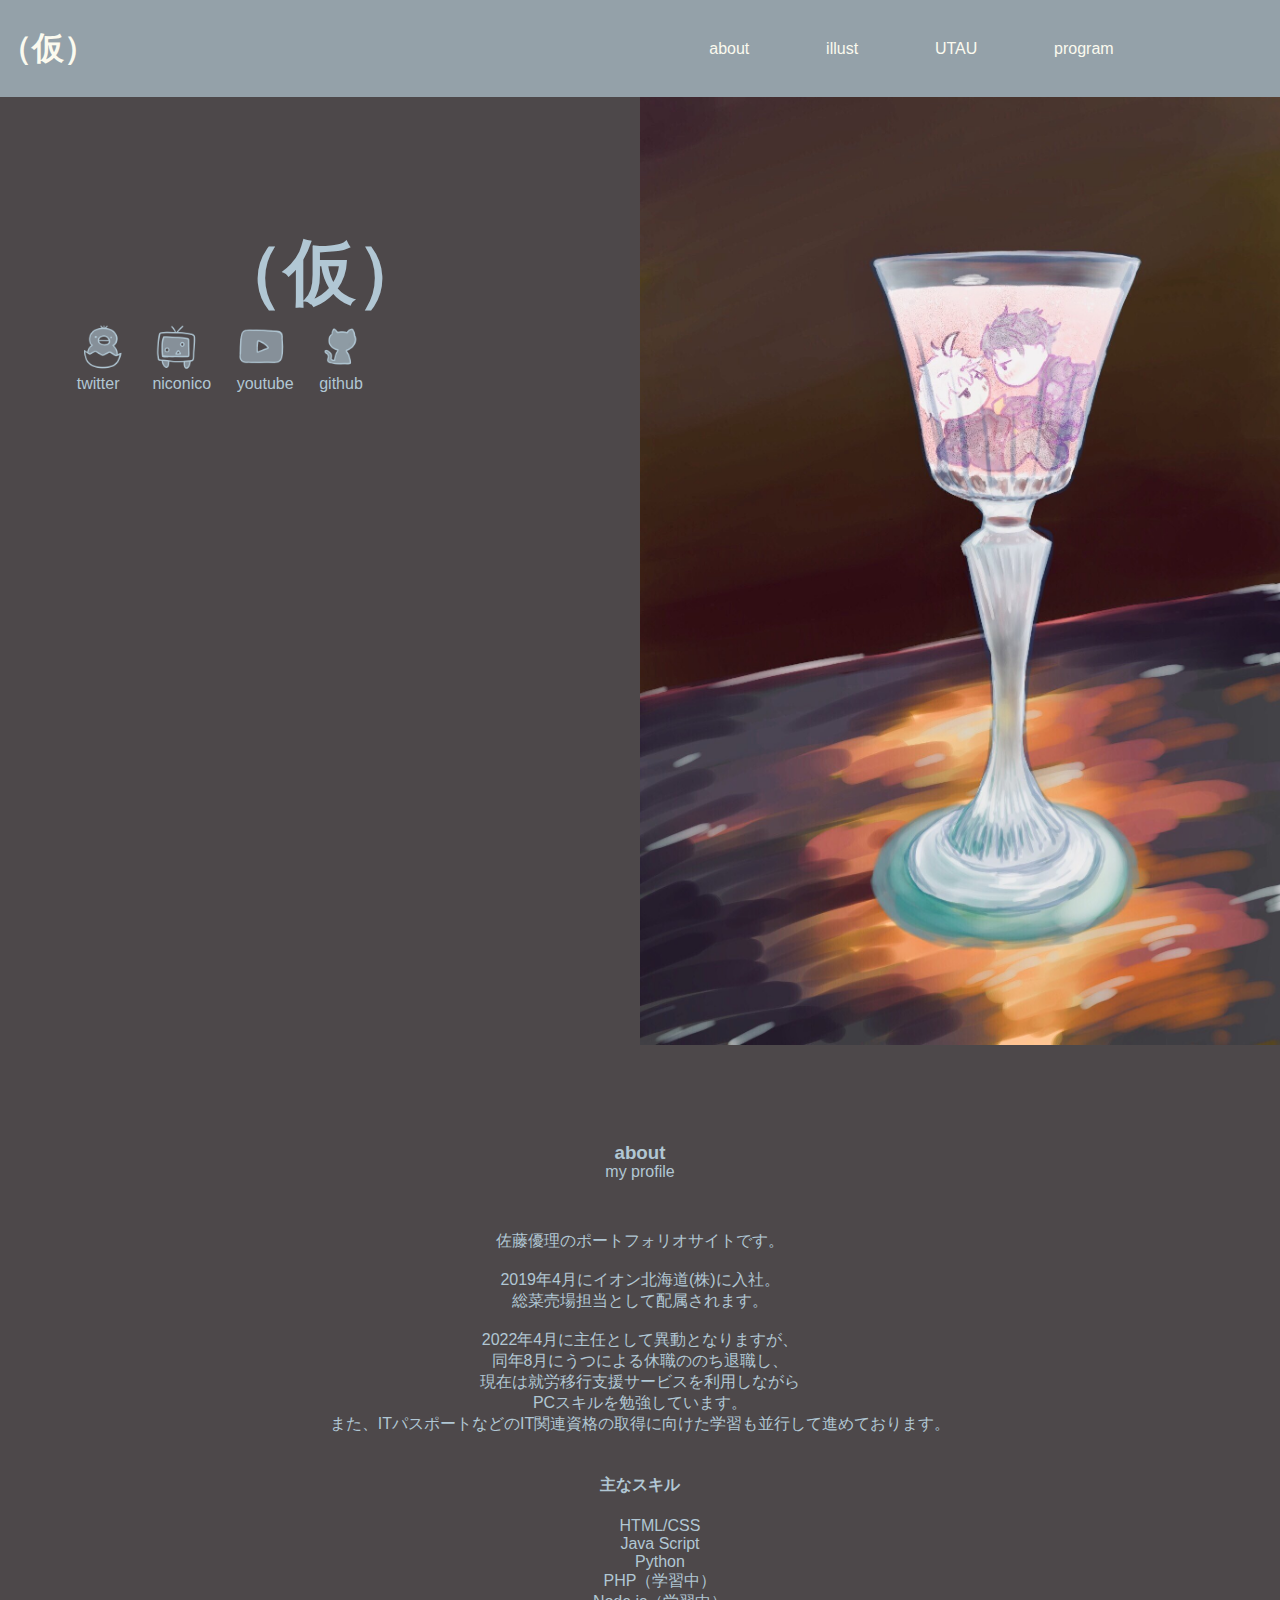
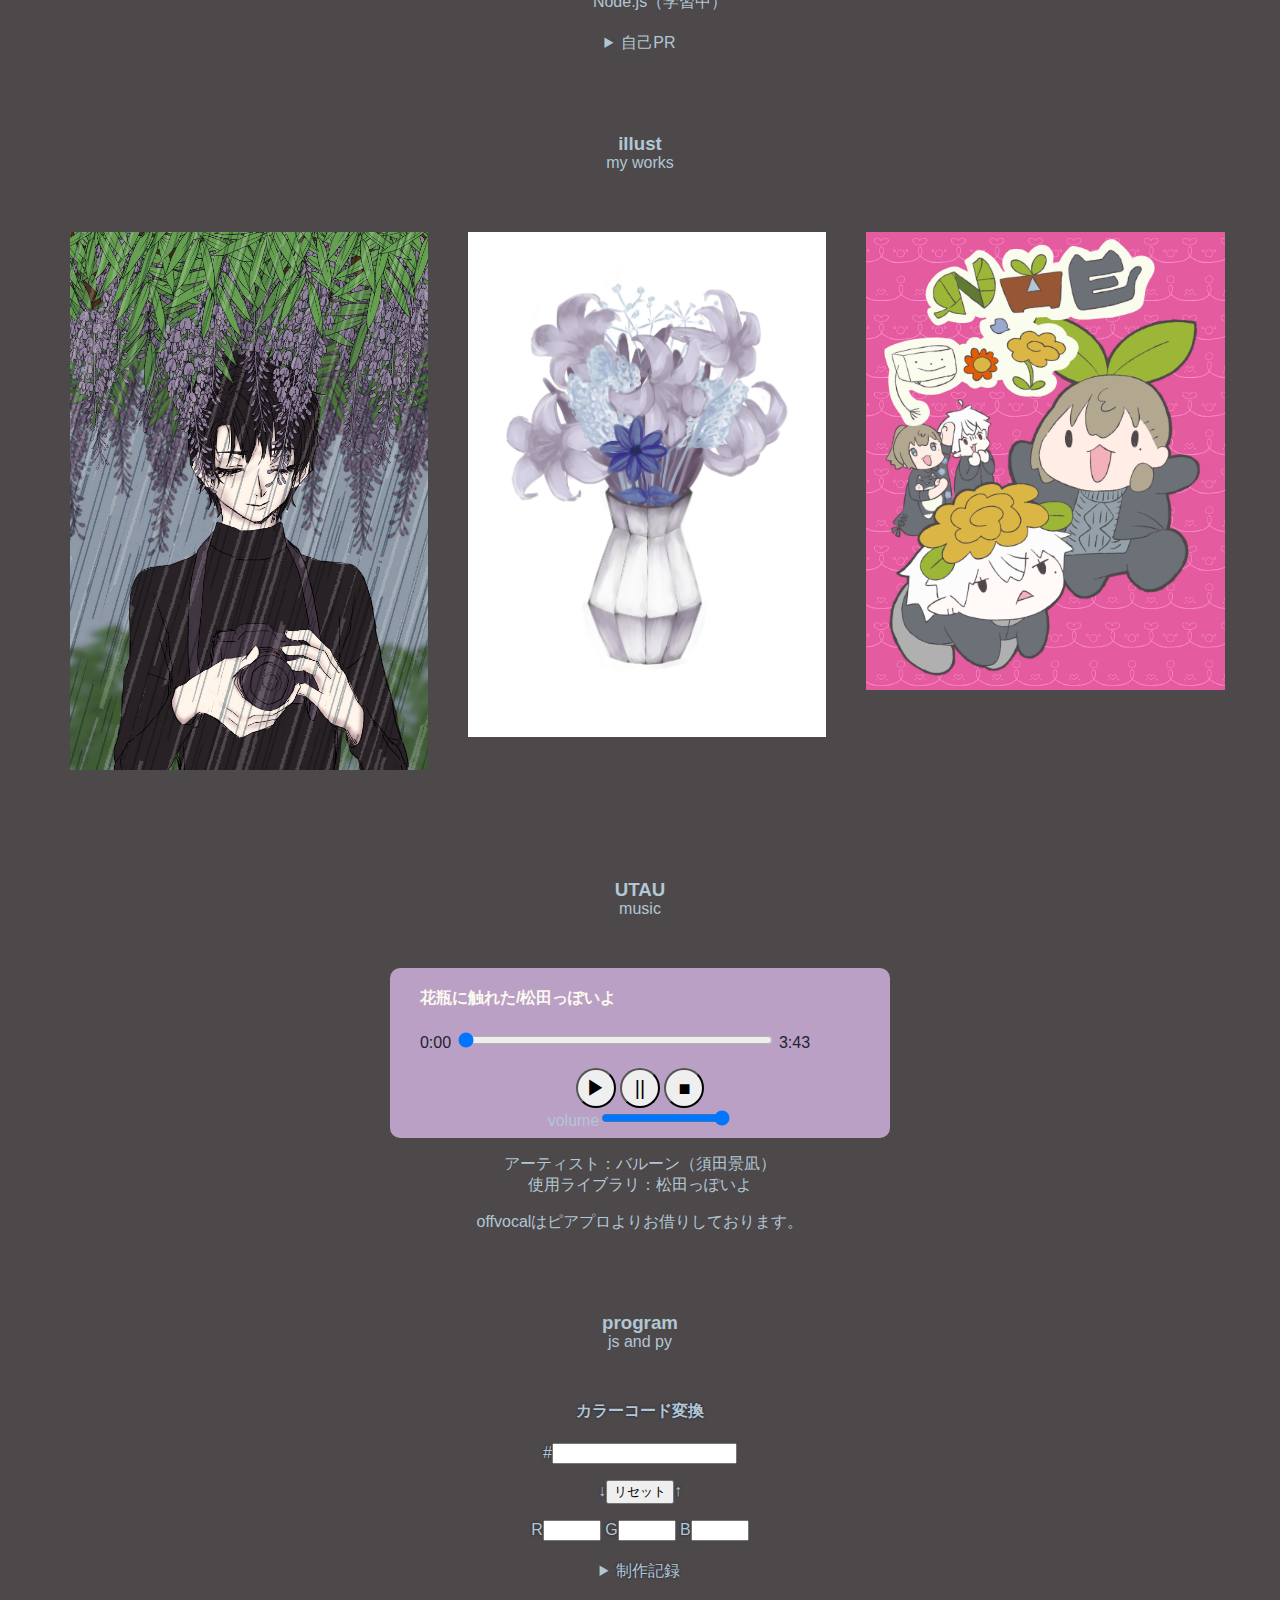
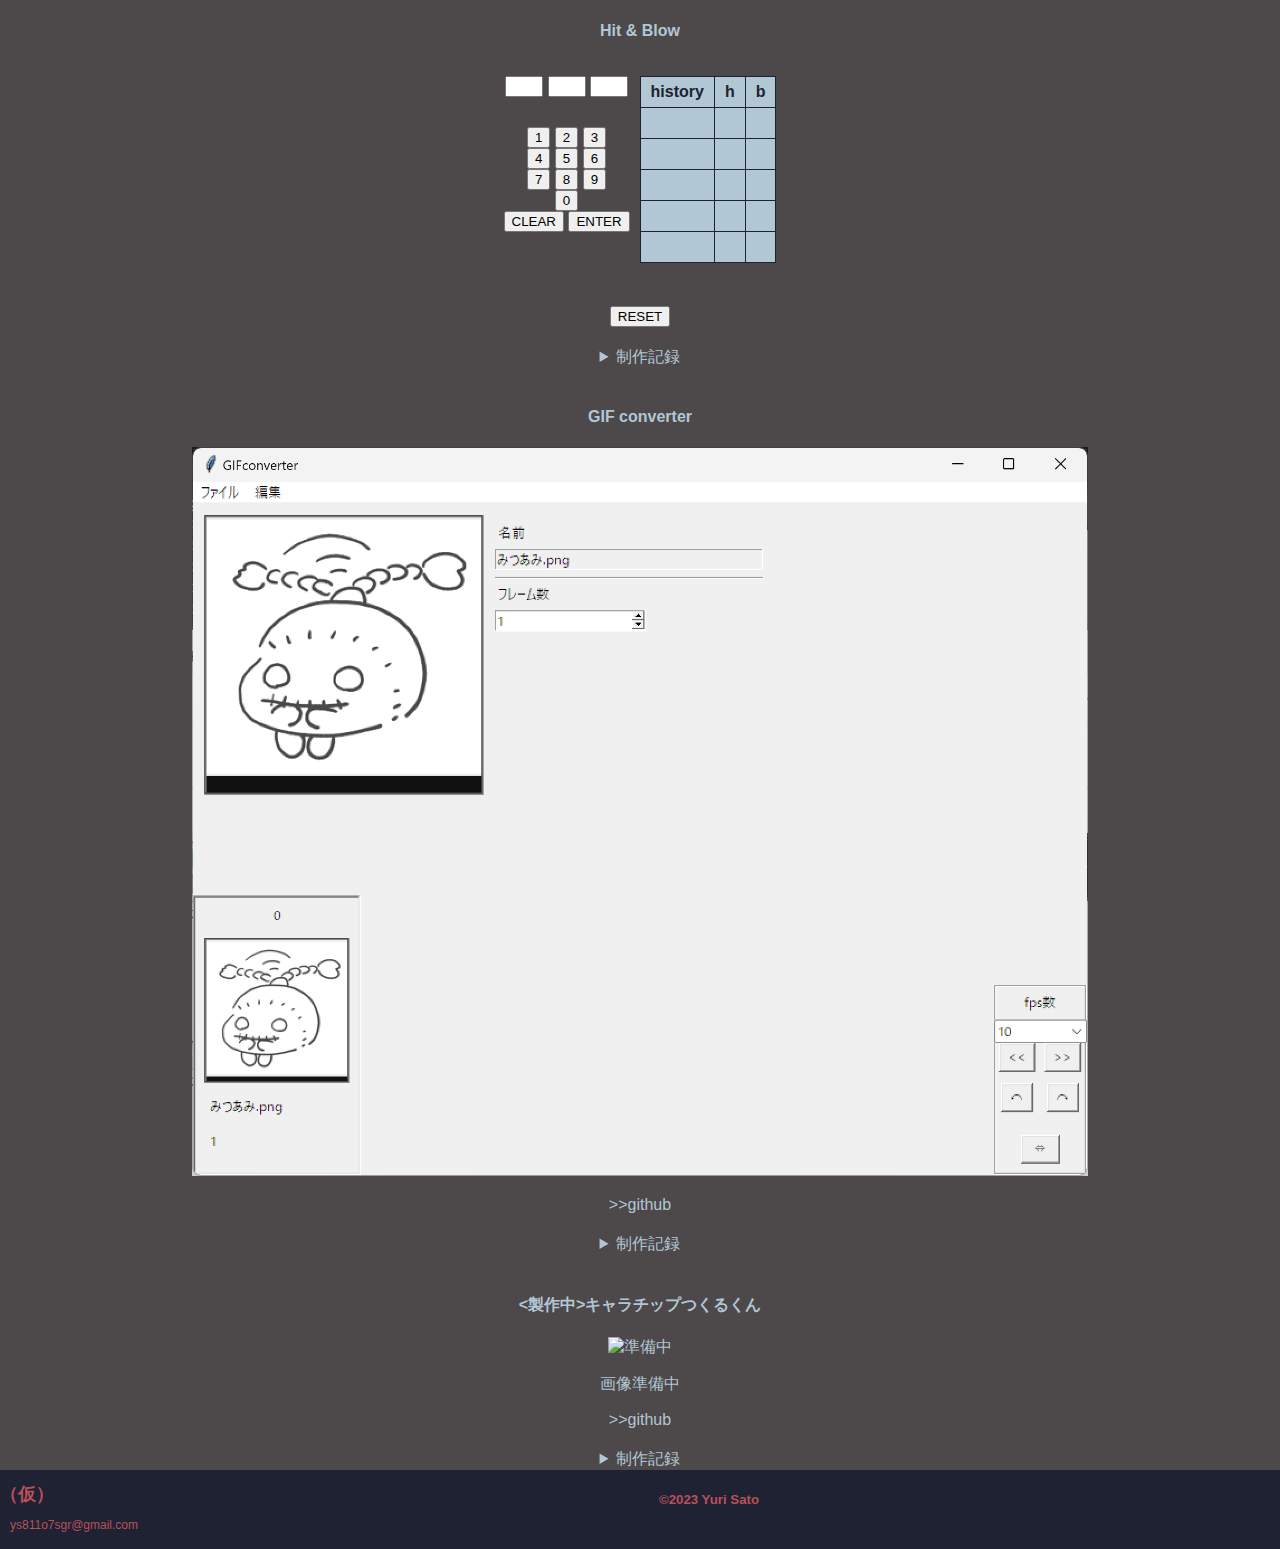
==== index.html @ a7585ef2 "リストスタイルが消えない" ====
<!DOCTYPE html>
<html lang="ja">
    <head>
        <meta charset="utf-8">
        <meta name="viewport" content="width=device-width, initial-scale=1.0">
        <link rel="stylesheet" href="style.css">
        <title>sato-yuri portfolio</title>
    </head>
    <body>
<!--ヘッダー-->
    <header>
        <h1 class="header-logo">（仮）</h1>
        <div class="header-list">
            <ul>
                <li><a id="#about" class="jump">about</a></li>
                <li><a id="#illust" class="jump">illust</a></li>
                <li><a id="#UTAU" class="jump">UTAU</a></li>
                <li><a id="#program" class="jump">program</a></li>
            </ul>
        </div>
    </header>
<!--メインページ-->
<div class="main">
    <div class="main-intro">
        <div class="main-left">
            <div class="main-logo">
                <h2>（仮）</h2>
            </div>
            <div class="main-links">
                <ul>
                    <li><a href="https://twitter.com/nakoto_2or3" target="_blank"><img src="pic/Twitter.png" alt="twitter"><p>twitter</p></a></li>
                    <!--<li><img src="pic\pixiv.png"><p>pixiv</p></li>!-->
                    <li><a href="https://www.nicovideo.jp/user/21871154"><img src="pic/niconico.png" alt="niconico"><p>niconico</p></a></li>
                    <li><a href="https://www.youtube.com/channel/UC2RKVozHbOYK5ONKRRYO5Kw"><img src="pic/yt.png" alt="youtube"><p>youtube</p></a></li>
                    <li><a href="https://github.com/sgr-sato-yuri"><img src="pic/github.png" alt="github"><p>github</p></a></li>
                </ul>
            </div>
        </div>
        <div class="main-right">
            <div class="pic-1">
                <img src="pic/top.jpg" alt="violetfizz">
            </div>
        </div>
    </div>

    <div class="about" id="about">
        <h3>about</h3>
        <p class="sub">my profile</p>
        <p>佐藤優理のポートフォリオサイトです。<br><br>
        2019年4月にイオン北海道(株)に入社。<br>
        総菜売場担当として配属されます。<br><br>
        2022年4月に主任として異動となりますが、<br>
        同年8月にうつによる休職ののち退職し、<br>
        現在は就労移行支援サービスを利用しながら<br>
        PCスキルを勉強しています。<br>
        また、ITパスポートなどのIT関連資格の取得に向けた学習も並行して進めております。</p>
        <h4>主なスキル</h4>
        <ul class="kiero">
            <li>HTML/CSS</li>
            <li>Java Script</li>
            <li>Python</li>
            <li>PHP（学習中）</li>
            <li>Node.js（学習中）</li>
        </ul>

        <details>
            <summary>自己PR</summary>
                <div class="pr">
                    <p>　うつ状態による休職、退職を機に就労移行支援事業所への通所を経験いたしました。現在はセルフケアについての理解を深め、健康状態を維持する方法を学んだため、業務に支障をきたしません。<br>
                        <br>
                        　通所中の訓練を通じて改めて自己分析を深めた結果、PCスキルを活かした職業に就きたいと考え、現在もプログラミングの勉強を続けています。なぜＰＣを使う仕事の中でも、事務などではなくプログラマを目指すのかについては、プログラマとして働くうえで自身が他者よりも適していると思う点が三つあるためです。一つ目は間違いを恐れないこと、二つ目は新たな知識を進んで取り入れること、三つ目はコミュニケーション能力というところです。<br>
                        <br>
                        　一つ目の間違いを恐れないことというのは、プログラミングをするうえで最初から完璧なコードを書くことにこだわらず、間違いを修正しながらコーディングをするという点で適していると考えます。<br>
                        　二つ目の新たな知識を進んで取り入れることというのは、技術の更新が激しいIT業界では必須の適性であると考えています。具体的には、前職では販促担当から教わった技術で、社用PCという限られた環境でExcelを使用した商品PR画像作成をしたり、業務効率改善のため独学でVBAを学び、事業部単位の売上実績から自店の実績をフィルターして、ABC分析に基づいた色分けをするマクロを作成したりしました。<br>
                        　三つ目のコミュニケーション能力では、相手の目を見てはきはきと喋ることを心がけています。さらに、就労移行支援事業所の訓練で傾聴やアサーティブコミュニケーションなどを学び、業務内外の円滑な意思疎通に役立てていきたいと思っております。<br>
                        <br>
                        　初めての転職で、経験が足りないところも多々ございますが、何卒よろしくお願い申し上げます。
                        </p>
                </div>
        </details>
    
    </div>

    <div class="illust" id="illust">
        <h3>illust</h3>
        <p class="sub">my works</p>
        <div class="bg">
            <div class="large" id="large" onclick="closepic()"></div>
        </div>
        <ul class="illust-links">
            <li><img class="pic" src="pic/top1.jpg" alt="wistaria"><p></p></li>
            <li><img class="pic" src="pic/top2.jpg" alt="lily"><p></p></li>
            <li><img class="pic" src="pic/top3.jpg" alt="naepop"><p></p></li>
        </ul>
    </div>

    <div class="utau" id="UTAU">
        <h3>UTAU</h3>
        <p class="sub">music</p>
            <div class="audioplayer">
                <audio src="music/花瓶に触れた_松田っぽいよ.mp3"></audio>
                <h4>花瓶に触れた/松田っぽいよ</h4>
                <div class="controller">
                    <div class="time">
                        <p><span class="current">0:00</span>
                        <input class="slider" type="range" name="seek" value="0" step="0.1">
                        <span class="length">0:00</span></p>
                    </div>
                    <div class="wrapper">
                        <div class="button">
                            <button class="play">▶</button>
                            <button class="pause">||</button>
                            <button class="stop">■</button>
                        </div>
                        <div class="volume">
                            <span>volume<input class="volume" type="range" name="vol" min="0" max="1" value="1" step="0.1"></span>
                        </div>
                    </div>
                </div>
            </div>
        <p>アーティスト：バルーン（須田景凪）<br>
            使用ライブラリ：松田っぽいよ</p>
        <p>offvocalはピアプロよりお借りしております。</p>
    </div>

    <div class="program" id="program">
        <h3>program</h3>
        <p class="sub">js and py</p>
        
        <form name="colorcode"><h4 id="test">カラーコード変換</h4>
            <p>#<input type="text" id="code" oninput="cc()"></p>
            <p>↓<input type="button" value="リセット" id="testbtn">↑</p>
            <p>R<input type="number" id="red" min="0" max="255" oninput="convrgb()">
                G<input type="number" id="green" min="0" max="255" oninput="convrgb()">
                B<input type="number" id="blue" min="0" max="255" oninput="convrgb()">
            </p>
            <details>
                <summary>制作記録</summary>
                <h5>2023.11 Javascript</h5>
                <p class="rec">Javascriptを使用して初めての制作物です。<br>
                    ProgateのJavascript初級編を修了し、力試しとしてなにを製作しようか考えたとき、一番に思い浮かんだものがカラーコードの変換器でした。<br>
                    拘った部分は、入力を開始した時点で残りの数値を補完し、背景色を即時に変更する点です。<br>
                    制作時点のスキルでは、文字入力での関数発火、文字列を分割する方法がわからず、インターネットで検索して実装しています。
                </p>
            </details>
        </form>
    
        <form name="hitandblow"><h4 id="hab">Hit & Blow</h4>
            <div class="frame">
                <div class="left">
                    <div class="answer">
                        <input readonly type="text" id="xxx" value="">
                        <input readonly type="text" id="xx" value="">
                        <input readonly type="text" id="x" value="">
                    </div>
                    <div class="btn">
                        <button type="button" id="1" onclick="getnum(1)">1</button>
                        <button type="button" id="2" onclick="getnum(2)">2</button>
                        <button type="button" id="3" onclick="getnum(3)">3</button><br>
                        <button type="button" id="4" onclick="getnum(4)">4</button>
                        <button type="button" id="5" onclick="getnum(5)">5</button>
                        <button type="button" id="6" onclick="getnum(6)">6</button><br>
                        <button type="button" id="7" onclick="getnum(7)">7</button>
                        <button type="button" id="8" onclick="getnum(8)">8</button>
                        <button type="button" id="9" onclick="getnum(9)">9</button><br>
                        <button type="button" id="0" onclick="getnum(0)">0</button>
                    </div>
                    <div class="cnt">
                        <button id="clear" type="button" onclick="clearanswer()">CLEAR</button>
                        <button id="ent" type="button" onclick="judge(),clearanswer()">ENTER</button>
                    </div>
                </div>
                <div class="table">
                    <table id="history">
                        <tr><th>history</th><th>h</th><th>b</th></tr>
                        <tr><td></td><td></td><td></td></tr>
                        <tr><td></td><td></td><td></td></tr>
                        <tr><td></td><td></td><td></td></tr>
                        <tr><td></td><td></td><td></td></tr>
                        <tr><td></td><td></td><td></td></tr>
                    </table>
                </div>
            </div>  
            <p id="result"></p>
            <button type="button" id="reset" onclick="resetall()">RESET</button>  
            <details>
                <summary>制作記録</summary>
            <h5>2023.12 Javascript</h5>
            <p class="rec">通所する就労移行支援事業所のプログラミング課題を製作し終わり、次に簡単なゲームを作りたいと思い制作しました。<br>
                Hit＆Blowという題材を選んだ理由は、数字を使ったゲームの中でもかつて自分が携帯アプリで遊んでいたことがあり、親しみがあったからです。<br>
                制作中拘った点は、一度しか押せないことを表すためにOpacity0.5でグレーアウトを表現した点です。<br>
                
            </p>
        </details>
        </form>
        <div class="gif">
            <h4>GIF converter</h4>
            <img src="pic/GIFconverter.png" alt="GIFconverter" class="gifpic">
            <p><a href="https://github.com/sgr-sato-yuri/GIF-converter">>>github</a></p>
            <details>
                <summary>制作記録</summary>
            <h5>2024.1 Python(Tkinter)</h5>
            <p class="rec">趣味のイラストに関連させて、パラパラ漫画のようにGIF画像を作れるGUIアプリを制作しました。<br>
                Tkinterを使用する前には、Hit＆BlowのPython版をeelで作成したこともあり、eelでの制作を考えていましたが、ドラッグアンドドロップ機能（未実装）のテスト時に不便があり、Tkinterに変更しました。<br>
                制作中拘った点は、FPS数をプルダウンで選択できるようにした点です。<br>
            </p>
        </details>
        </div>
                    <h4><製作中>キャラチップつくるくん</h4>
            <img src="" alt="準備中" class="">
            <p>画像準備中</p>
            <p><a href="https://github.com/sgr-sato-yuri/charaChip-tsukuru-kun">>>github</a></p>
            <details>
                <summary>制作記録</summary>
            <h5>2024.1-4 PHP → Node.js/Electron → Node.js/Gluon</h5>
            <p class="rec">趣味の友人との会話の中で、交流イベント用に使うキャラチップ（キャラクターの歩行グラフィックに使用する画像）の製作を助けるソフトウェアを作りたいと思い、鋭意製作中です。<br>
                UIをHTML/CSSで制作したかったため、当初Python/Eelで作ろうと試みましたが、inputに入れた画像の表示がうまくいかずやめました。当時PHPを学習中だったので、理解を深める意図もありPHPでの制作に切り替えました。ですが一通り完成してから、Github pagesではPHPが動かないこと、デスクトップアプリとして配布用にコンパイルするにも日本語の情報が少ないことを知り、一旦お蔵入りとなりました。<br>
                HTMLで制作したUIに愛着があったため、このまま使えないか考えていたところ、HTMLと相性の良いNode.jsに行きつきました。ですが、学習が浅く、最初にデスクトップアプリ制作を検索して出てきたElectronで作り直してしまい、ビルド後のあまりのファイルサイズにおののき、現在他のNode.jsフレームワークでの書き換えを検討しています。<br>
                （240405追記）GluonというElectronライクなNode.jsフレームワークを発見し、制作を続けておりましたが、この度一端の完成を迎えました！<br>
                ですが、ビルドにGlugunという同作者の制作物が用意されていながら、日本語・英語共に資料が少なく、真の完成版に至れておりません。<br>
                製作中に主につまづいた点は①UIの画像が表示されない②promiseが期待通りに動かない③読み込んだ画像のフルパスが取得できない④sharpとipc通信周りでの画像の扱い方　の4点です。
                ＜①UIの画像が表示されない＞<br>
                Electronでは、作業ディレクトリ内に配置したimgフォルダ内の画像をそのまま表示できていましたが、Gluonに移行した時点でできなくなりました。<br>
                学習が浅く不甲斐ないのですが、検索した結果、画像ファイルはローカルではなくサーバにアップロードする必要があると知りました（おそらくEelで画像が表示できなかったのも同様の理由と思います）。<br>
                ですが、デスクトップアプリとしての作成を目指していたため、サーバから画像を取得する形式は望ましくありませんでした。結果として、メインプロセスで読み込んだ画像フォルダのファイルをレンダラーファイルに渡し、Javascript側からDOM要素を操作する形で画像表示を行っています。<br>
                ＜②promiseが期待通りに動かない＞<br>
                これも学習が浅く不甲斐ないです。かなりつまづいた箇所ですが、MDNのテキストを参照しながら改修を進めていきました。<br>
                当初はメインプロセスの６つの関数を直列につないで実行していましたが、おそらく外側と内側のプロミスがうまくかみ合わず、処理を待たずに次の処理に移ってしまっていました。<br>
                使用する６つの関数を整理しなおした結果、並列につないだ方が記述が見やすいことに気づき、つなぎ方を変更しました。<br>
                ＜③読み込んだ画像のフルパスが取得できない＞<br>
                これは①同様にElectronから作り直すにあたって直面した壁です。Electronで作成時は、読み込んだ画像はinputに収納していたものの、実際の処理としては画像のフルパスを取得（Electronではできるんです）し、保存ボタンを押したときにそのパスの情報をメインプロセスに渡す方法を取っていました（これは私がform送信の理屈をよくわかっていないせいでもあるのですが……）。<br>
                Gluon用に書き直した際には最終的に、レンダラーでinputのファイルを読み取り、バイナリデータに変換してメインプロセスに渡す方法で画像やり取りしています。<br>
                ＜④sharpとipc通信周りでの画像の扱い方＞<br>
                ②と同様にかなりつまづいた箇所ですが、こちらは確固たるテキストが無いため、実際に処理を実行しながら手探りで解決方法を探していきました。<br>
                ③の通りformをそのまま送信する方法の理解が足りていないため、ひとまずGluonに実装されているipc通信で画像を送信しようと試みました。一歩間違うとすぐにobjectの中身がカラになってしまうため大変やっかいな問題でした。<br>
                sharpは画像のバッファの入力が可能なため、バイナリで送信した画像データをバッファに変換する工程を挟み、メイン側の画像処理を解決しました。<br>
                画像を作成後は一時作業用ディレクトリに作成したnewcharachip.pngという名前のファイルをバイナリ形式に変換してipc通信を通してレンダラープロセスに渡し、①の画像表示同様に画像ファイルに変換しなおし、非表示のダウンロードリンクに設定をして、保存処理を行います。<br>
            </p>
        </details>
        </div>
    </div>
</div>
<!--フッター-->
    <footer>
        <div class="footer-logo">
            <h1>（仮）</h1>
            <p>ys811o7sgr@gmail.com</p>
        </div>
        <h5 class="copyright">©2023 Yuri Sato</h5>
        <div class="footer-emp"></div>
    </footer>
    <script src="js/jstest.js"></script>
    <script src="js/cc.js"></script>
    <script src="js/hb.js"></script>
    <script>
        var jumps = document.querySelectorAll(".jump");       
        for (let i = 0; i < jumps.length; i++) {
            jumps[i].addEventListener("click", event => {
                event.preventDefault();
                var href = event.target.id;
                var address = String(href).substr(1);
                var target = document.getElementById(address);
                console.log(target);
                if (target) {
                    var position = target.offsetTop;
                    console.log(position);
                    window.scrollTo({top:position, behavior:"smooth"});
                    console.log("meu");
                }
            });
        }

        var pics = document.querySelectorAll(".pic");
        var newlarge = document.createElement("img");
        var bg = document.querySelector(".bg");
        var large = document.getElementById("large")
        var picflag = 0;
        for (let i=0; i<pics.length; i++){
            pics[i].addEventListener("click", event => {
                bg.style.display = "flex";
                var picsrc = event.target.src;
                var picalt = event.target.alt;
                newlarge.id = "largepic";
                newlarge.src = picsrc;
                newlarge.alt = picalt;
                large.appendChild(newlarge);
            });
        }
        function closepic(){
            bg.style.display = "none";
        }
    </script>
    </body>
</html>
---- style.css ----
body{
    background-color: #4d484a;
    margin: 0px;
    /**/
    position: relative;
    /*はみ出た部分を隠す‐X軸*/
    overflow-x: hidden;
    min-height: 100vh;
    font-family:"Yu gothic","Arial","Hiragino Sans",sans-serif;
}
.empty{
    margin: 150px;
}
/*ヘッダー*/
header{
    background-color: #94a1a9;
    color: #fbfaef;
    width: 100vw;
    height: 97px;
    top: 0px;
    position: fixed;
    display: flex;
    justify-content: space-between;
    align-items: center;
    z-index: 1;
}
.header-list ul{
    list-style: none;
    display: flex;
    justify-content: flex-end;
    margin-right: 10vw;
}
.header-list li{
    padding: 3vw;
}
.header-list a{
    color: #fbfaef;
}
.header-list li:hover{
    background-color: #fbfaef22;
    border-radius: 100px;
}
.header-list:hover a{
    cursor: pointer;
}

/*メインページ*/
.main{
    margin-top: 97px;
    color: #b1c7d4;
}
a{
    text-decoration: none;
    color: #b1c7d4;
}
.main-intro{
    display: flex;
    justify-content: space-between;
}
.main-logo{
    width: 50vw;
    padding-top: 10vw;
}
h2{
    font-size: 72px;
    text-align: center;
    margin: auto;
}
.main-links ul{
    list-style: none;
    width: 40vw;
    margin: auto;
    padding-left: 2vw;
    
}
.main-links li{
    float: left;
    padding-right: 2vw;
}
.main-links img{
    width:10vw;
    max-width: 50px;
}
.main-links p{
    margin: auto;
}

.pic-1 img{
    width: 50vw;
    height: auto;
}
.pic-1{
    display: flex;
    justify-content: flex-end;
    padding-bottom: 79px;
}

/*アバウト*/
.about{
    margin-bottom: 79px;
    text-align: center;
}
.sub{
    margin: -20px auto 50px auto;
}
.pr{
    width: 90%;
    margin: auto;
    text-align: left;
}
.job{
    width: 90%;
    margin-left: 5vw;
    text-align: left;
}
.kiero li{
    list-style: none;
}
/*イラスト*/
.illust{
    margin-bottom: 79px;
    text-align: center;
}
.illust-links img{
    width: 28vw;
    height: auto;
    padding: 10px 10px 10px 10px;
}
.illust-links{
    list-style: none;
    display: flex;
    justify-content: space-evenly;
    padding-right: 2vw;
}
.bg{
    background-color: #1e223299;
    width: 100vw;
    height: 100vh;
    top: 0;
    position: fixed;
    display: flex;
    z-index: 3;
    display: none;
}
.large{
    width: 100vw;
    display: flex;
    text-align: center;

}
.large img{
    width: auto;
    height: 90%;
    margin: auto;
}

/*UTAU*/
.utau{
    margin-bottom: 79px;
    text-align: center;
}
.utau-links{
    list-style: none;
}
.audioplayer{
    position: relative;
    margin: auto;
    width: 90%;
    max-width: 500px;
    height: 170px;
    background-color: #bba0c5;
    border-radius: 10px;
}
.audioplayer h4{
    text-align: left;
    color: #fbfaef;
    padding-left: 30px;
    padding-top: 20px;
}
.audioplayer p{
    color: #1e2232;
}
.time{
    width: 90%;
    white-space: nowrap;
}

.button button{
    width: 40px;
    height: 40px;
    font-size: 20px;
    border-radius: 30px;
}
.button span{
    margin-left: 20px;
}
input[name="seek"]{
    width: 70%;
    max-width: 500px;
}


/*プログラム*/
.program{
    text-align: center;
}
.vm{
    margin: 79px;
}

form[name=colorcode]{
    margin: auto;
    text-shadow: 0px 0px 3px #1e2232;
    border-radius: 15px;
}
input[type="number"]{
    width: 50px;
}

h4{
    margin-top: 40px;
}
details{
    margin-top: 20px;
}
.rec{
    text-shadow: none;
    text-align: left;
    width: 80%;
    margin: auto;
}

.frame{
    display: flex;
    justify-content: center;
}
.answer{
    margin-top: 15px;
}
input[readonly]{
    width: 30px;
    text-align: center;
}
.hit{
    margin-right: 20px;
}
table{
    margin-top: 15px;
    border-collapse: collapse;
    color: #1e2232;
}
th,td{
    background-color: #b1c7d4;
    padding: 0 10px;
    border: 1px solid #1e2232;
    height: 30px;
}
.left{
    margin-right: 10px;
}
.btn{
    margin-top: 30px;
}
.clear{
    margin-right: 40px;
}
p[id="result"]{
    height: 23px;
    margin: 0;
}
button[id="reset"]{
    margin-top: 20px;
}
.gifpic{
    width: 70%;
}

/*フッター*/
footer{
    background-color: #1e2232;
    color: #b9505a;
    width: 100vw;
    height: 79px;
    display: flex;
    justify-content: space-between;   
}
.footer-logo h1{
    font-size: 18px;
}
.footer-logo p{
    font-size: 12px;
    padding-left:10px;
}

@media(max-width:480px) {
    *{
        -webkit-text-size-adjust: none;
        -moz-text-size-adjust: none;
        text-size-adjust: none;
        margin: 0;
        padding: 0;
    }

    header{
        height: 9vh;
        color: #b9505a;
    }
    .main{
        margin-top: 9vh;
    }
    .main-left{
        position: relative;
        top: 200px;
    }
    h2{
        font-size: 39px;
        margin-bottom: 10px;
    }
    .pic-1 img{
        display: none;
    }
    .main-intro{
        background-image: url(pic/top.jpg);
        height: 90vh;
        width: 100vw;
        background-size: contain;
        background-repeat: round; 
    }

    h3{
        font-size: 39px;
        margin-top: 50px;
    }
    .sub{
        font-size: 20px;
        margin: 20px auto;
        margin-bottom: 50px;
    }
    p{
        width: 80%;
        font-size: 20px;
        margin: auto;
    }

    .audioplayer{
        height: 230px;
    }
    h4{
        padding: 10px;
    }
    .button{
        margin: 10px;
    }

    form[name=colorcode]{
        font-size: 30px;
    }
    input{
        font-size: 20px;
        height: 40px;
        margin: 10px;
        border-radius: 30px;
    }
    .btn{
        margin-top: 10px;
    }
    button{
        min-width: 50px;
        height: 50px;
        border-radius: 100px;
        font-size: 20px;
    }   
}

@media(min-width:481px) and (max-width:768px){
    header{
        color: #b9505a;
    }
}
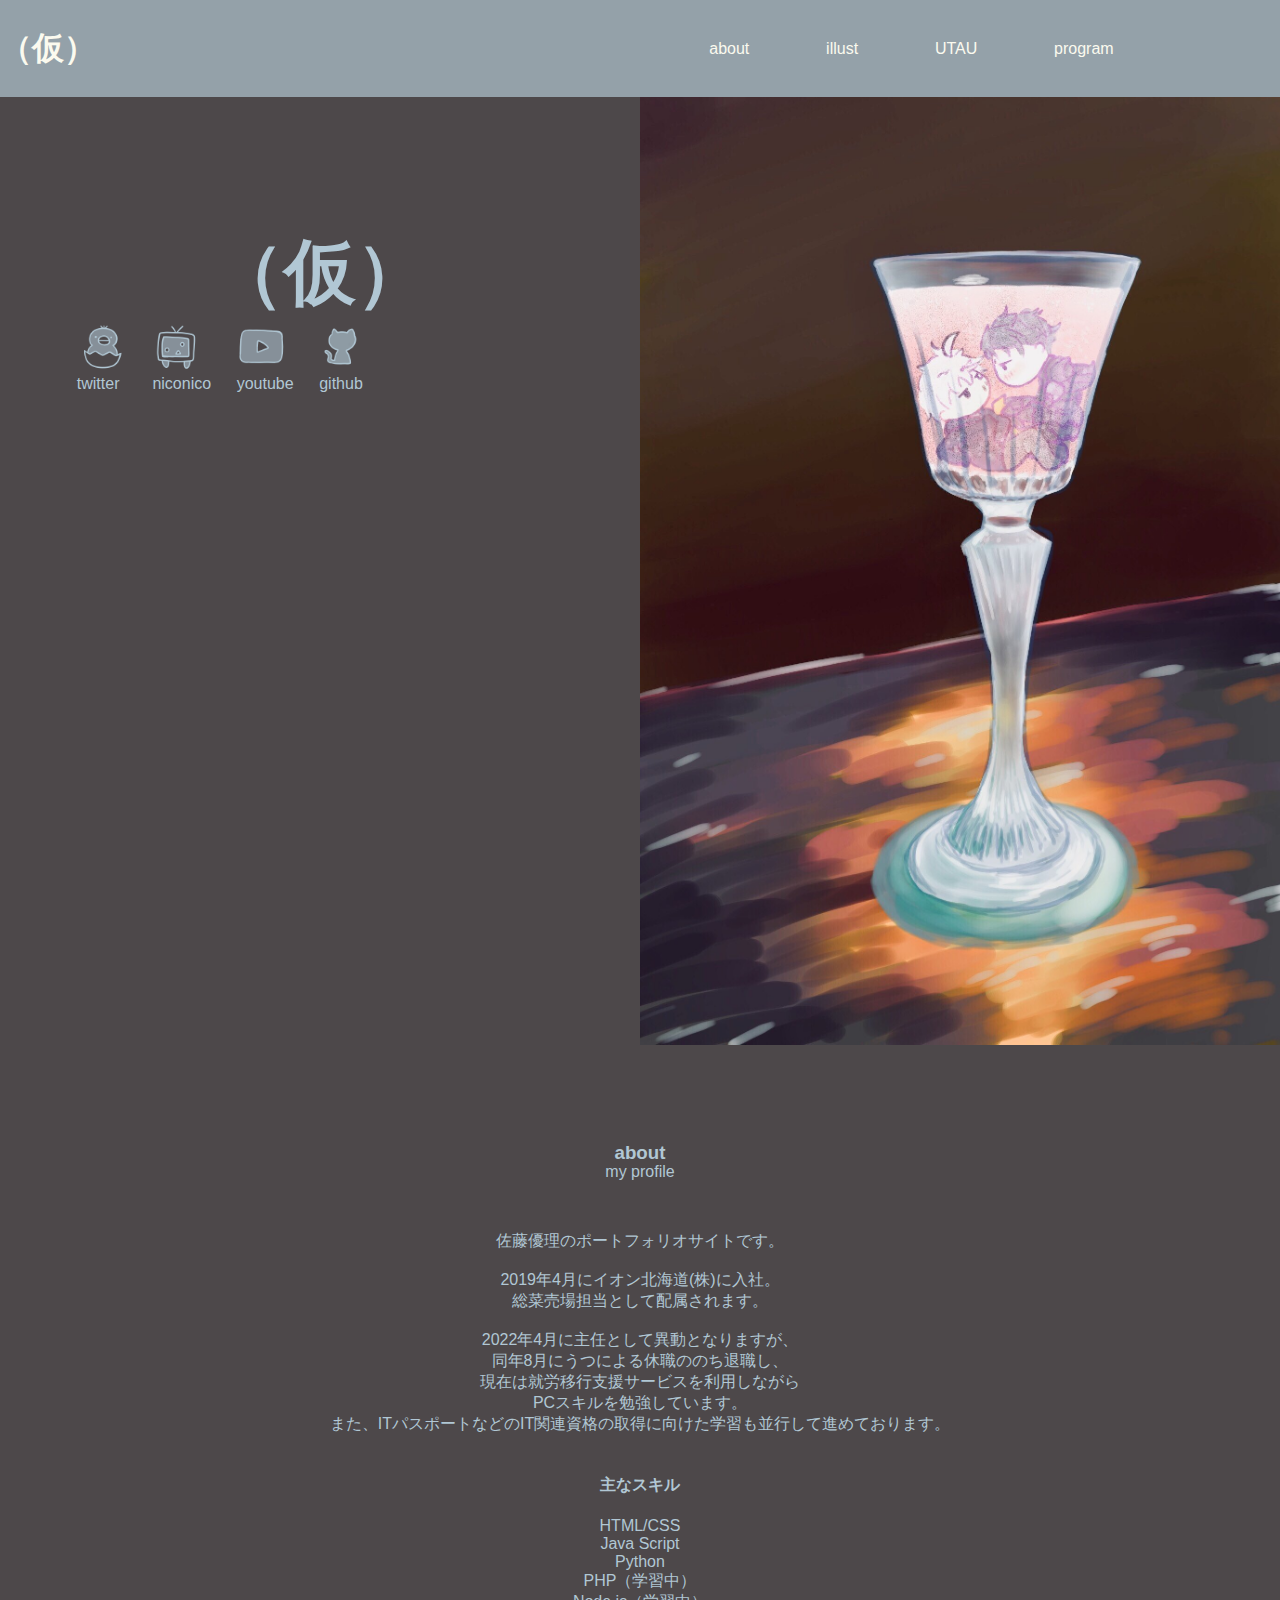
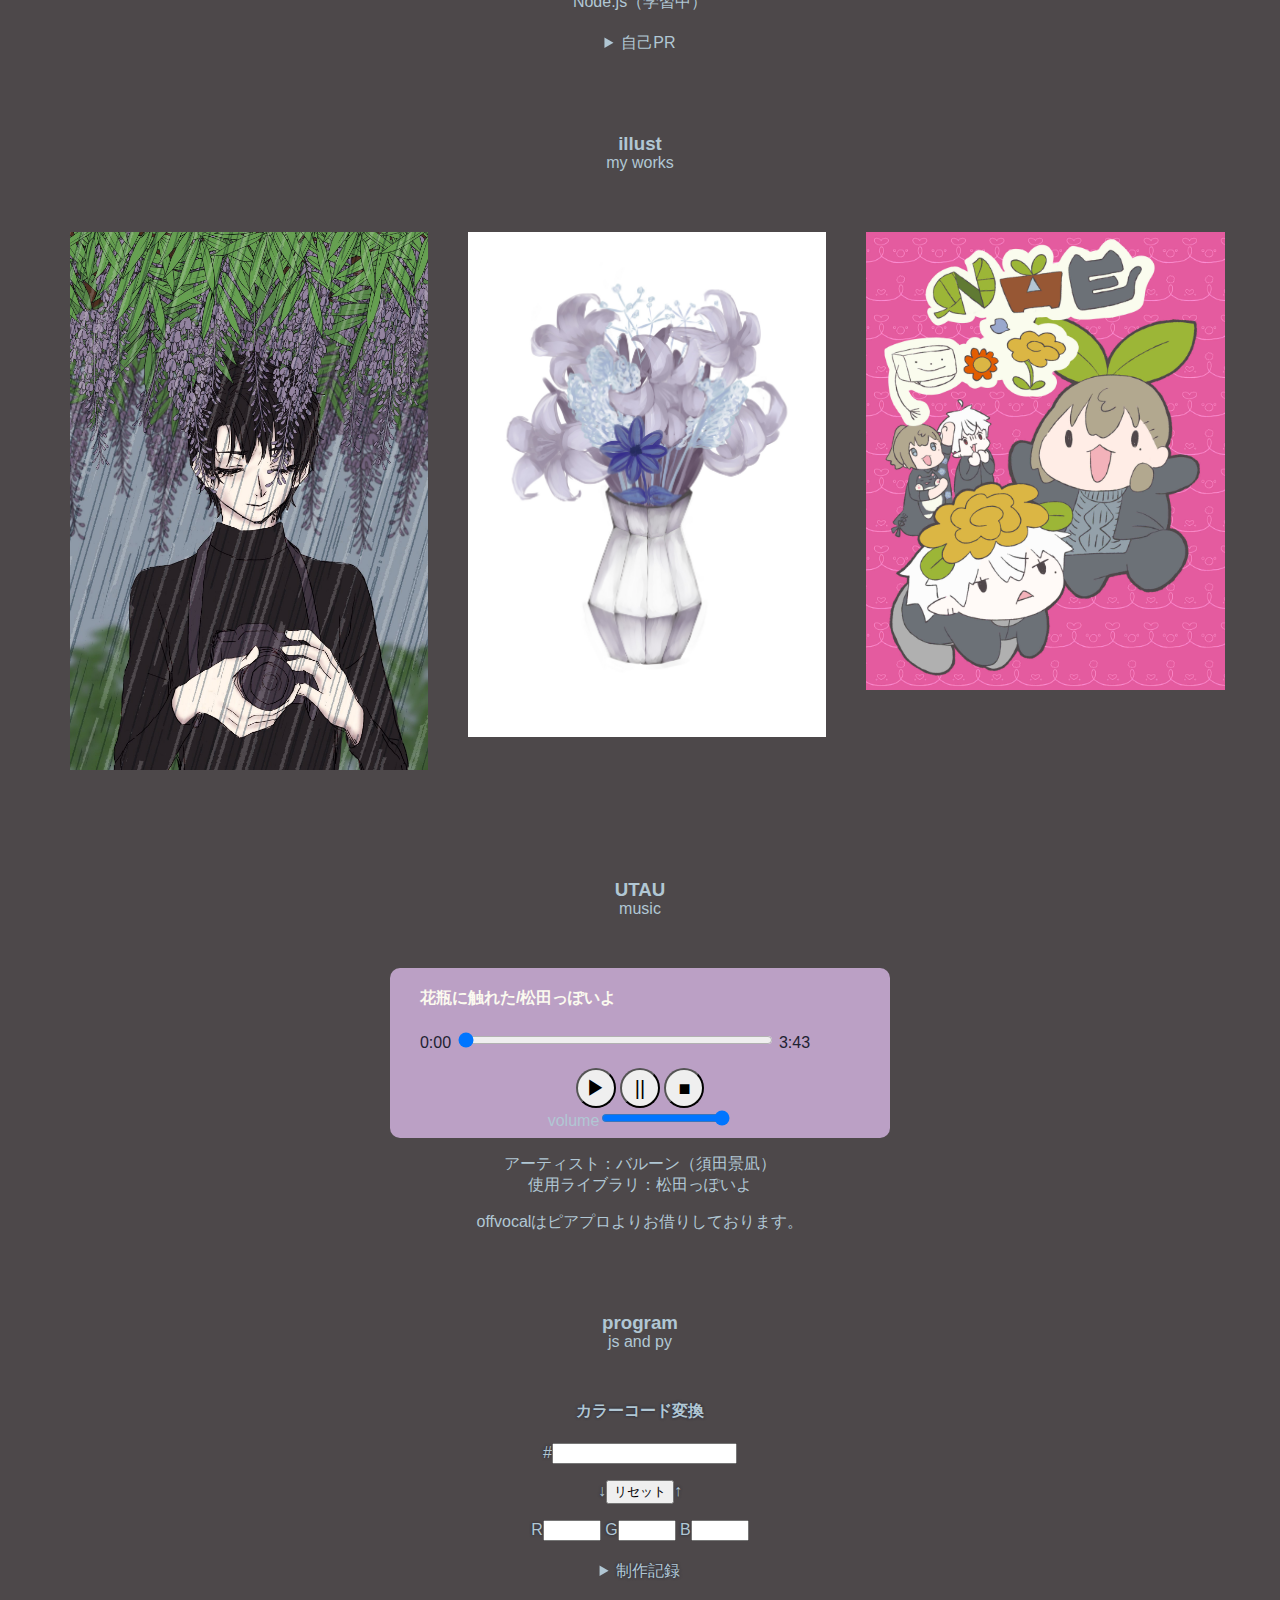
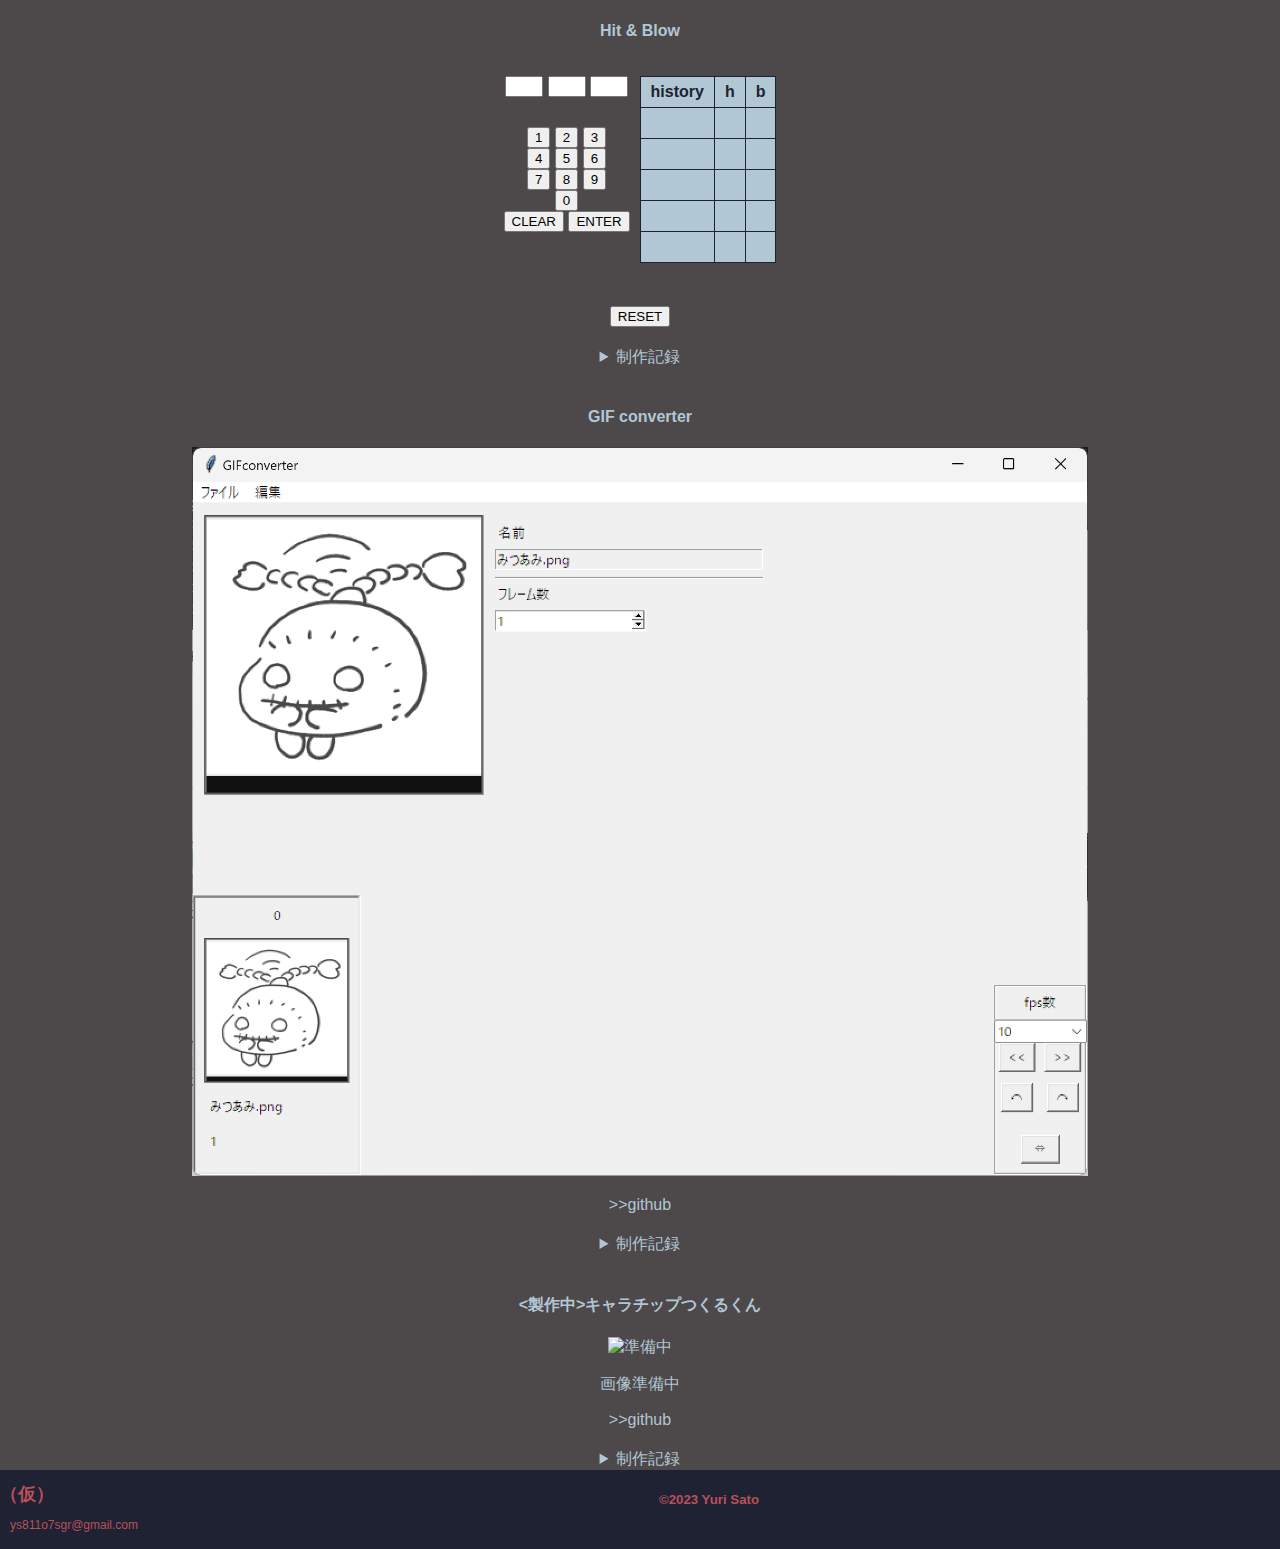
==== commit fa6a50ff: "Update index.html" ====
--- a/index.html
+++ b/index.html
@@ -216,20 +216,25 @@
             <p class="rec">趣味の友人との会話の中で、交流イベント用に使うキャラチップ（キャラクターの歩行グラフィックに使用する画像）の製作を助けるソフトウェアを作りたいと思い、鋭意製作中です。<br>
                 UIをHTML/CSSで制作したかったため、当初Python/Eelで作ろうと試みましたが、inputに入れた画像の表示がうまくいかずやめました。当時PHPを学習中だったので、理解を深める意図もありPHPでの制作に切り替えました。ですが一通り完成してから、Github pagesではPHPが動かないこと、デスクトップアプリとして配布用にコンパイルするにも日本語の情報が少ないことを知り、一旦お蔵入りとなりました。<br>
                 HTMLで制作したUIに愛着があったため、このまま使えないか考えていたところ、HTMLと相性の良いNode.jsに行きつきました。ですが、学習が浅く、最初にデスクトップアプリ制作を検索して出てきたElectronで作り直してしまい、ビルド後のあまりのファイルサイズにおののき、現在他のNode.jsフレームワークでの書き換えを検討しています。<br>
+                <br>
                 （240405追記）GluonというElectronライクなNode.jsフレームワークを発見し、制作を続けておりましたが、この度一端の完成を迎えました！<br>
                 ですが、ビルドにGlugunという同作者の制作物が用意されていながら、日本語・英語共に資料が少なく、真の完成版に至れておりません。<br>
                 製作中に主につまづいた点は①UIの画像が表示されない②promiseが期待通りに動かない③読み込んだ画像のフルパスが取得できない④sharpとipc通信周りでの画像の扱い方　の4点です。
+                <br>
                 ＜①UIの画像が表示されない＞<br>
                 Electronでは、作業ディレクトリ内に配置したimgフォルダ内の画像をそのまま表示できていましたが、Gluonに移行した時点でできなくなりました。<br>
                 学習が浅く不甲斐ないのですが、検索した結果、画像ファイルはローカルではなくサーバにアップロードする必要があると知りました（おそらくEelで画像が表示できなかったのも同様の理由と思います）。<br>
                 ですが、デスクトップアプリとしての作成を目指していたため、サーバから画像を取得する形式は望ましくありませんでした。結果として、メインプロセスで読み込んだ画像フォルダのファイルをレンダラーファイルに渡し、Javascript側からDOM要素を操作する形で画像表示を行っています。<br>
+                <br>
                 ＜②promiseが期待通りに動かない＞<br>
                 これも学習が浅く不甲斐ないです。かなりつまづいた箇所ですが、MDNのテキストを参照しながら改修を進めていきました。<br>
                 当初はメインプロセスの６つの関数を直列につないで実行していましたが、おそらく外側と内側のプロミスがうまくかみ合わず、処理を待たずに次の処理に移ってしまっていました。<br>
                 使用する６つの関数を整理しなおした結果、並列につないだ方が記述が見やすいことに気づき、つなぎ方を変更しました。<br>
+                <br>
                 ＜③読み込んだ画像のフルパスが取得できない＞<br>
                 これは①同様にElectronから作り直すにあたって直面した壁です。Electronで作成時は、読み込んだ画像はinputに収納していたものの、実際の処理としては画像のフルパスを取得（Electronではできるんです）し、保存ボタンを押したときにそのパスの情報をメインプロセスに渡す方法を取っていました（これは私がform送信の理屈をよくわかっていないせいでもあるのですが……）。<br>
                 Gluon用に書き直した際には最終的に、レンダラーでinputのファイルを読み取り、バイナリデータに変換してメインプロセスに渡す方法で画像やり取りしています。<br>
+                <br>
                 ＜④sharpとipc通信周りでの画像の扱い方＞<br>
                 ②と同様にかなりつまづいた箇所ですが、こちらは確固たるテキストが無いため、実際に処理を実行しながら手探りで解決方法を探していきました。<br>
                 ③の通りformをそのまま送信する方法の理解が足りていないため、ひとまずGluonに実装されているipc通信で画像を送信しようと試みました。一歩間違うとすぐにobjectの中身がカラになってしまうため大変やっかいな問題でした。<br>
--- a/style.css
+++ b/style.css
@@ -113,8 +113,10 @@
     margin-left: 5vw;
     text-align: left;
 }
-.kiero li{
-    list-style: none;
+.kiero{
+    list-style: none;
+    margin: 0;
+    padding: 0;
 }
 /*イラスト*/
 .illust{
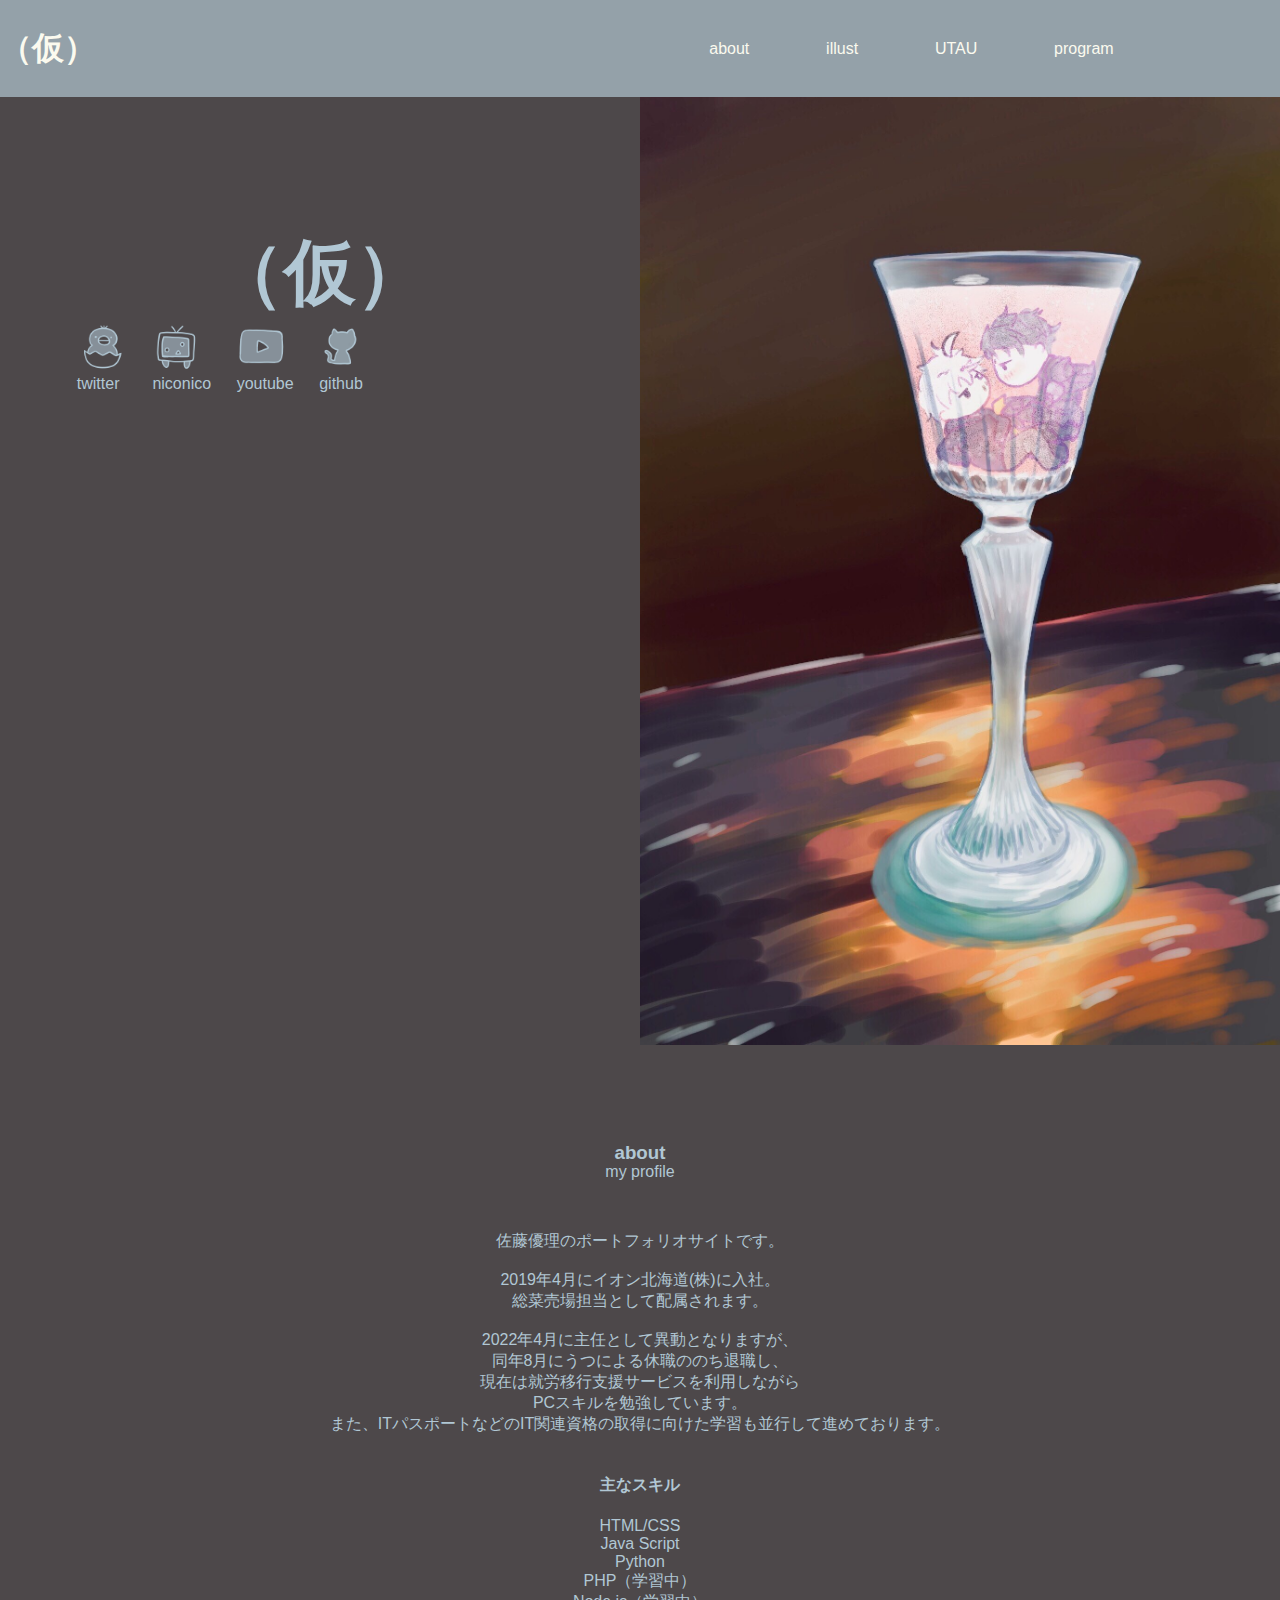
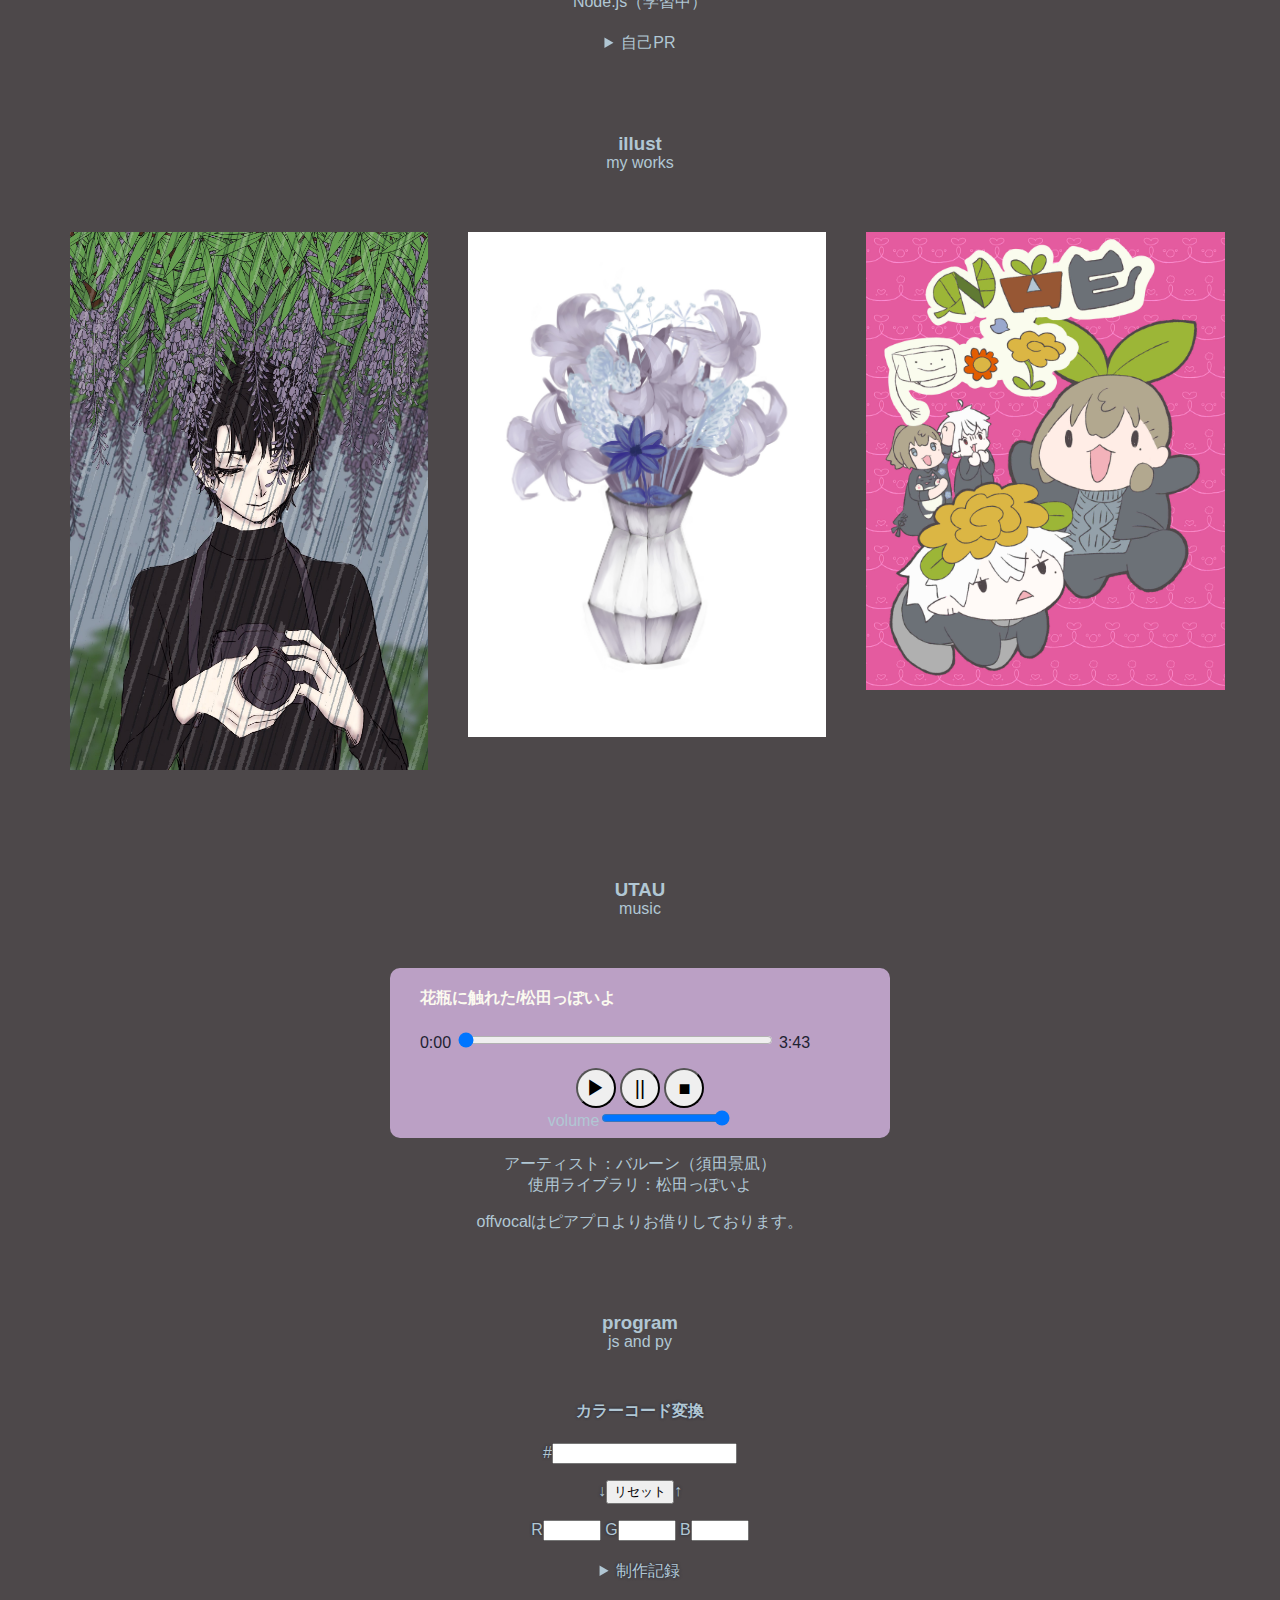
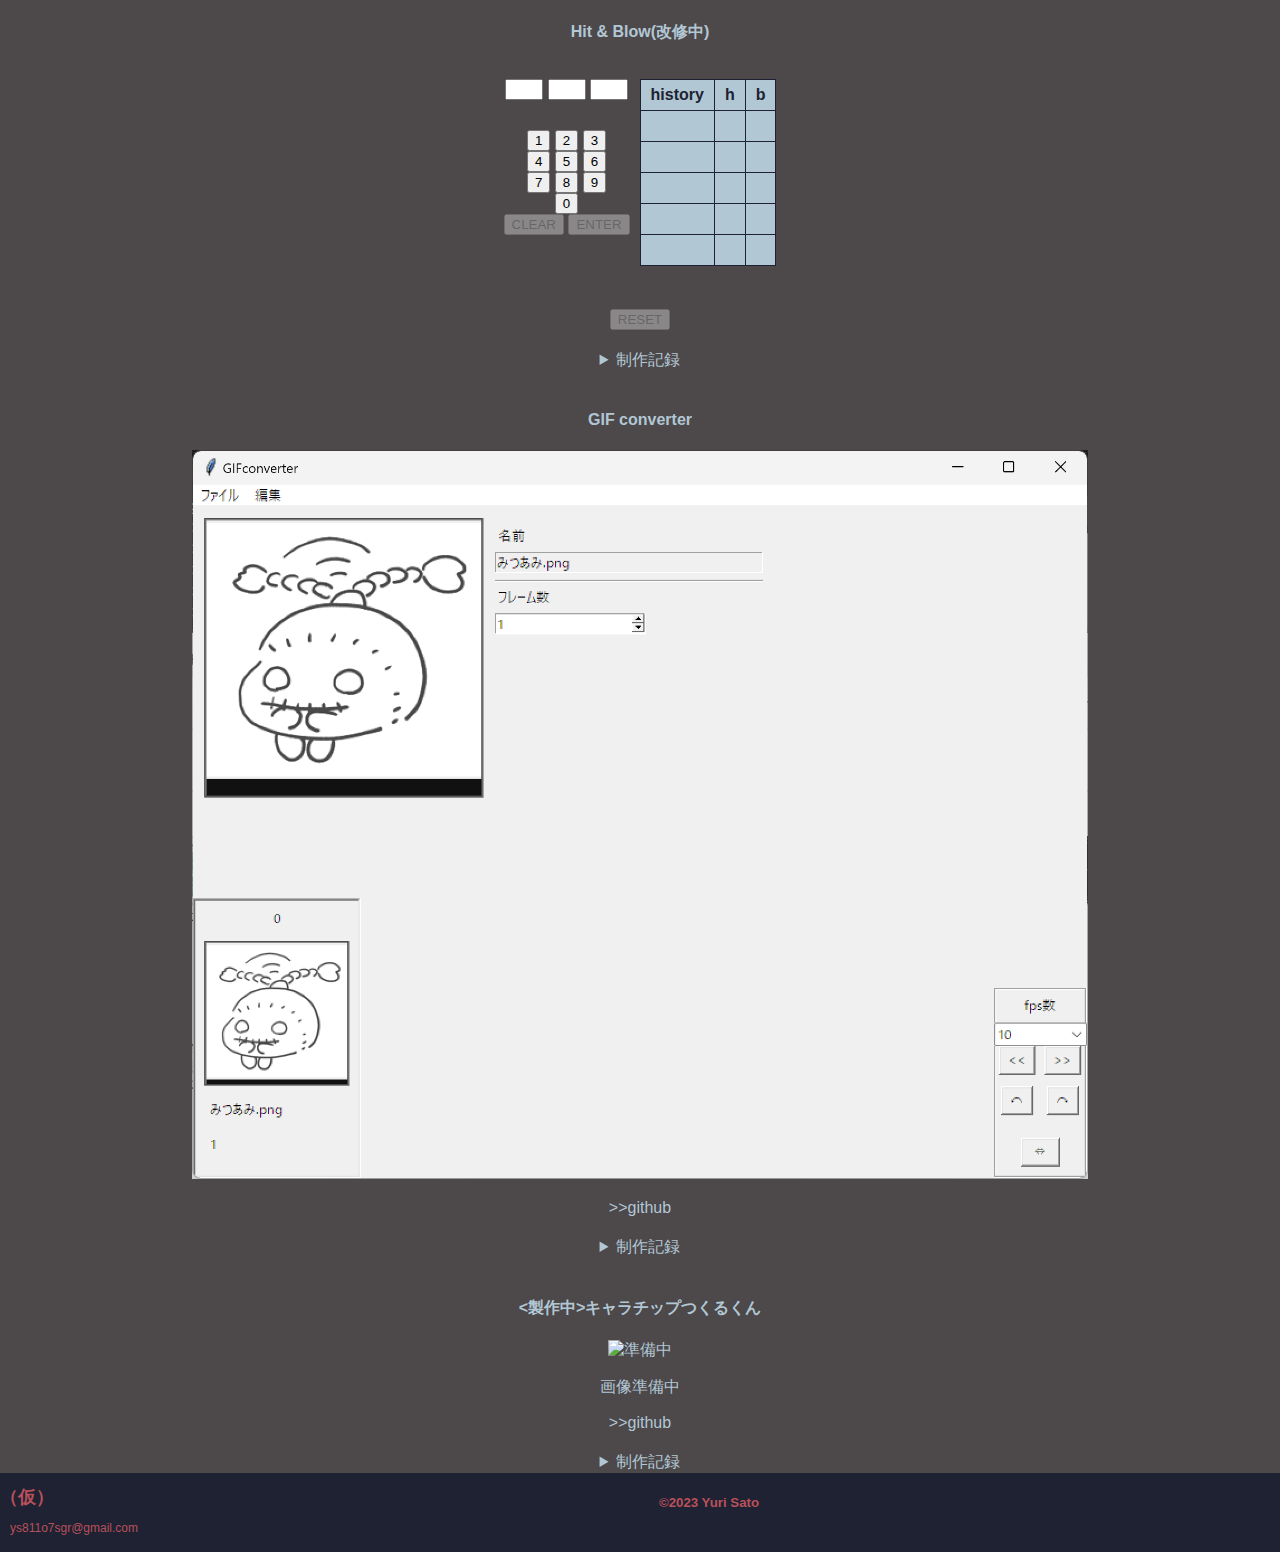
==== commit 57c3dec0: "HaB改修中" ====
--- a/index.html
+++ b/index.html
@@ -145,7 +145,7 @@
             </details>
         </form>
     
-        <form name="hitandblow"><h4 id="hab">Hit & Blow</h4>
+        <form name="hitandblow"><h4 id="hab">Hit & Blow(改修中)</h4>
             <div class="frame">
                 <div class="left">
                     <div class="answer">
@@ -182,7 +182,7 @@
                 </div>
             </div>  
             <p id="result"></p>
-            <button type="button" id="reset" onclick="resetall()">RESET</button>  
+            <button disabled="true" type="button" id="reset" onclick="resetall()">RESET</button>  
             <details>
                 <summary>制作記録</summary>
             <h5>2023.12 Javascript</h5>
@@ -219,7 +219,7 @@
                 <br>
                 （240405追記）GluonというElectronライクなNode.jsフレームワークを発見し、制作を続けておりましたが、この度一端の完成を迎えました！<br>
                 ですが、ビルドにGlugunという同作者の制作物が用意されていながら、日本語・英語共に資料が少なく、真の完成版に至れておりません。<br>
-                製作中に主につまづいた点は①UIの画像が表示されない②promiseが期待通りに動かない③読み込んだ画像のフルパスが取得できない④sharpとipc通信周りでの画像の扱い方　の4点です。
+                製作中に主につまづいた点は①UIの画像が表示されない②promiseが期待通りに動かない③読み込んだ画像のフルパスが取得できない④sharpとipc通信周りでの画像の扱い方　の4点です。<br>
                 <br>
                 ＜①UIの画像が表示されない＞<br>
                 Electronでは、作業ディレクトリ内に配置したimgフォルダ内の画像をそのまま表示できていましたが、Gluonに移行した時点でできなくなりました。<br>
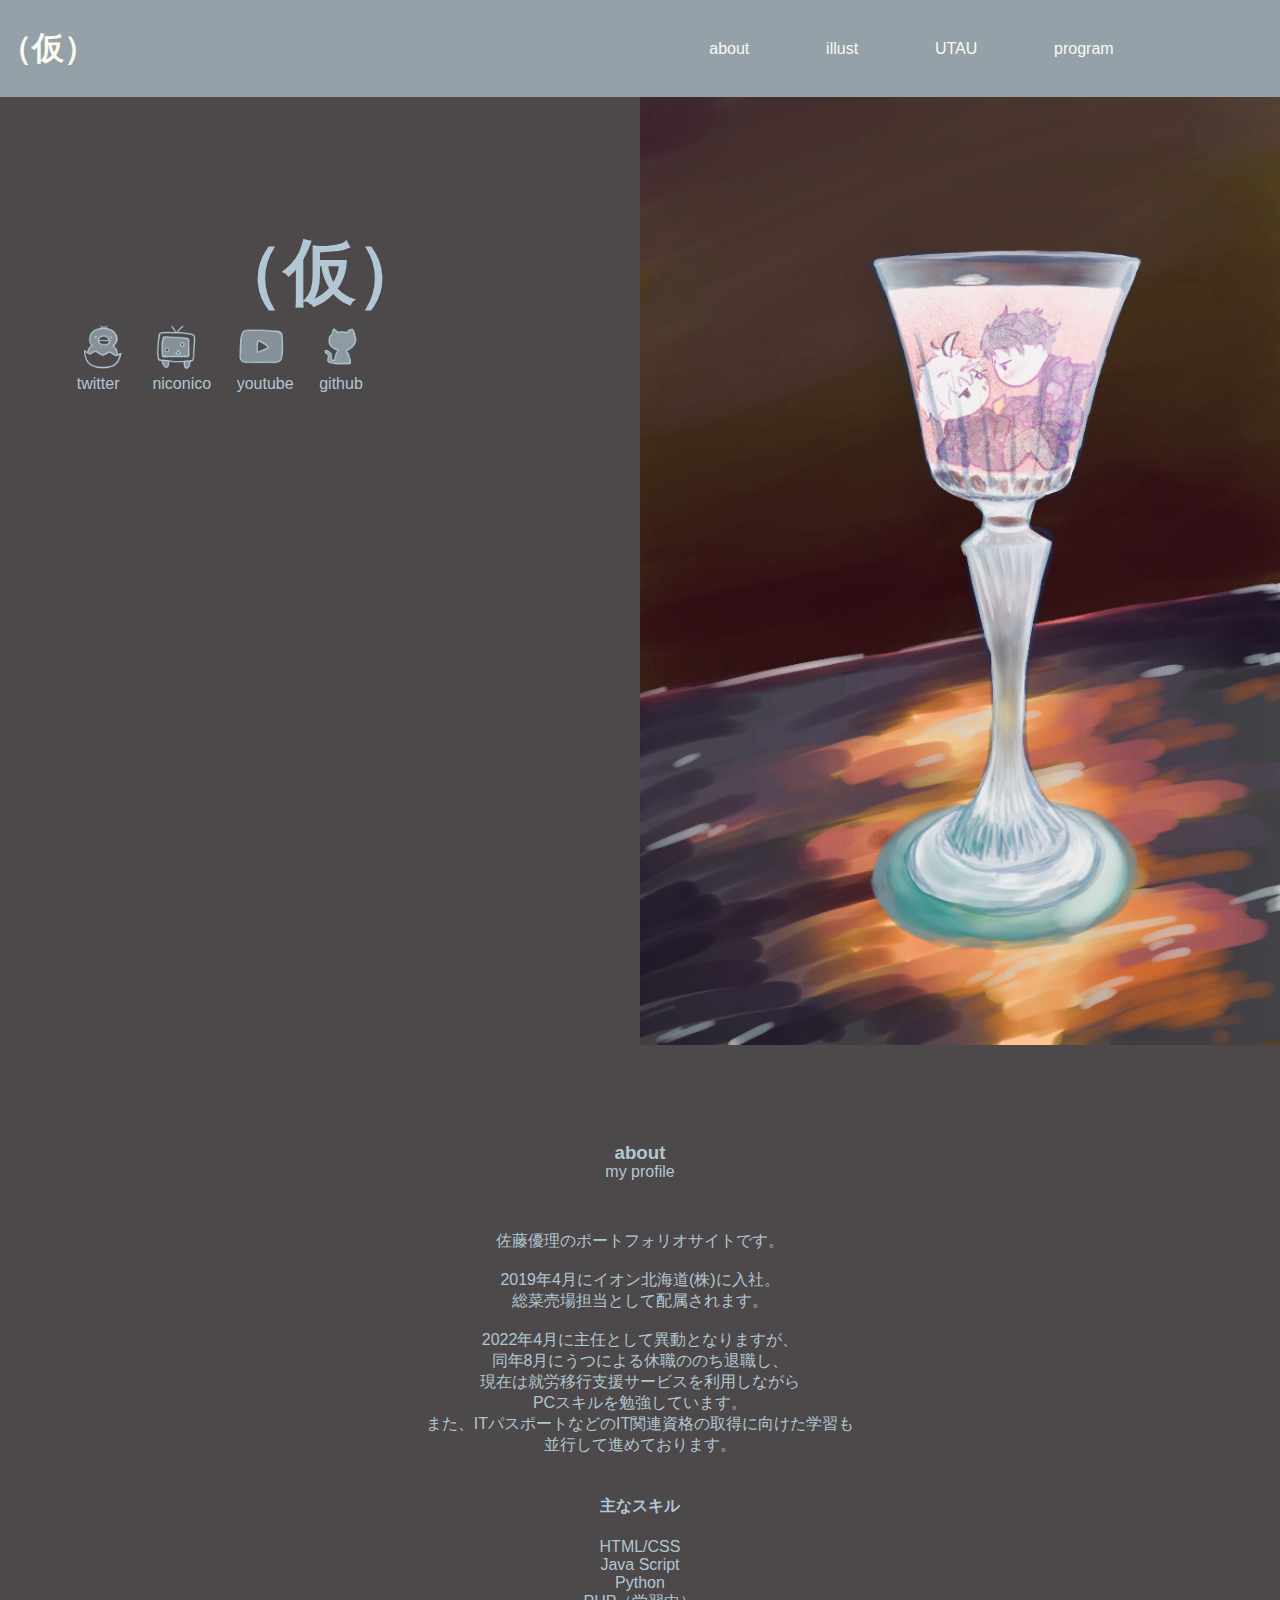
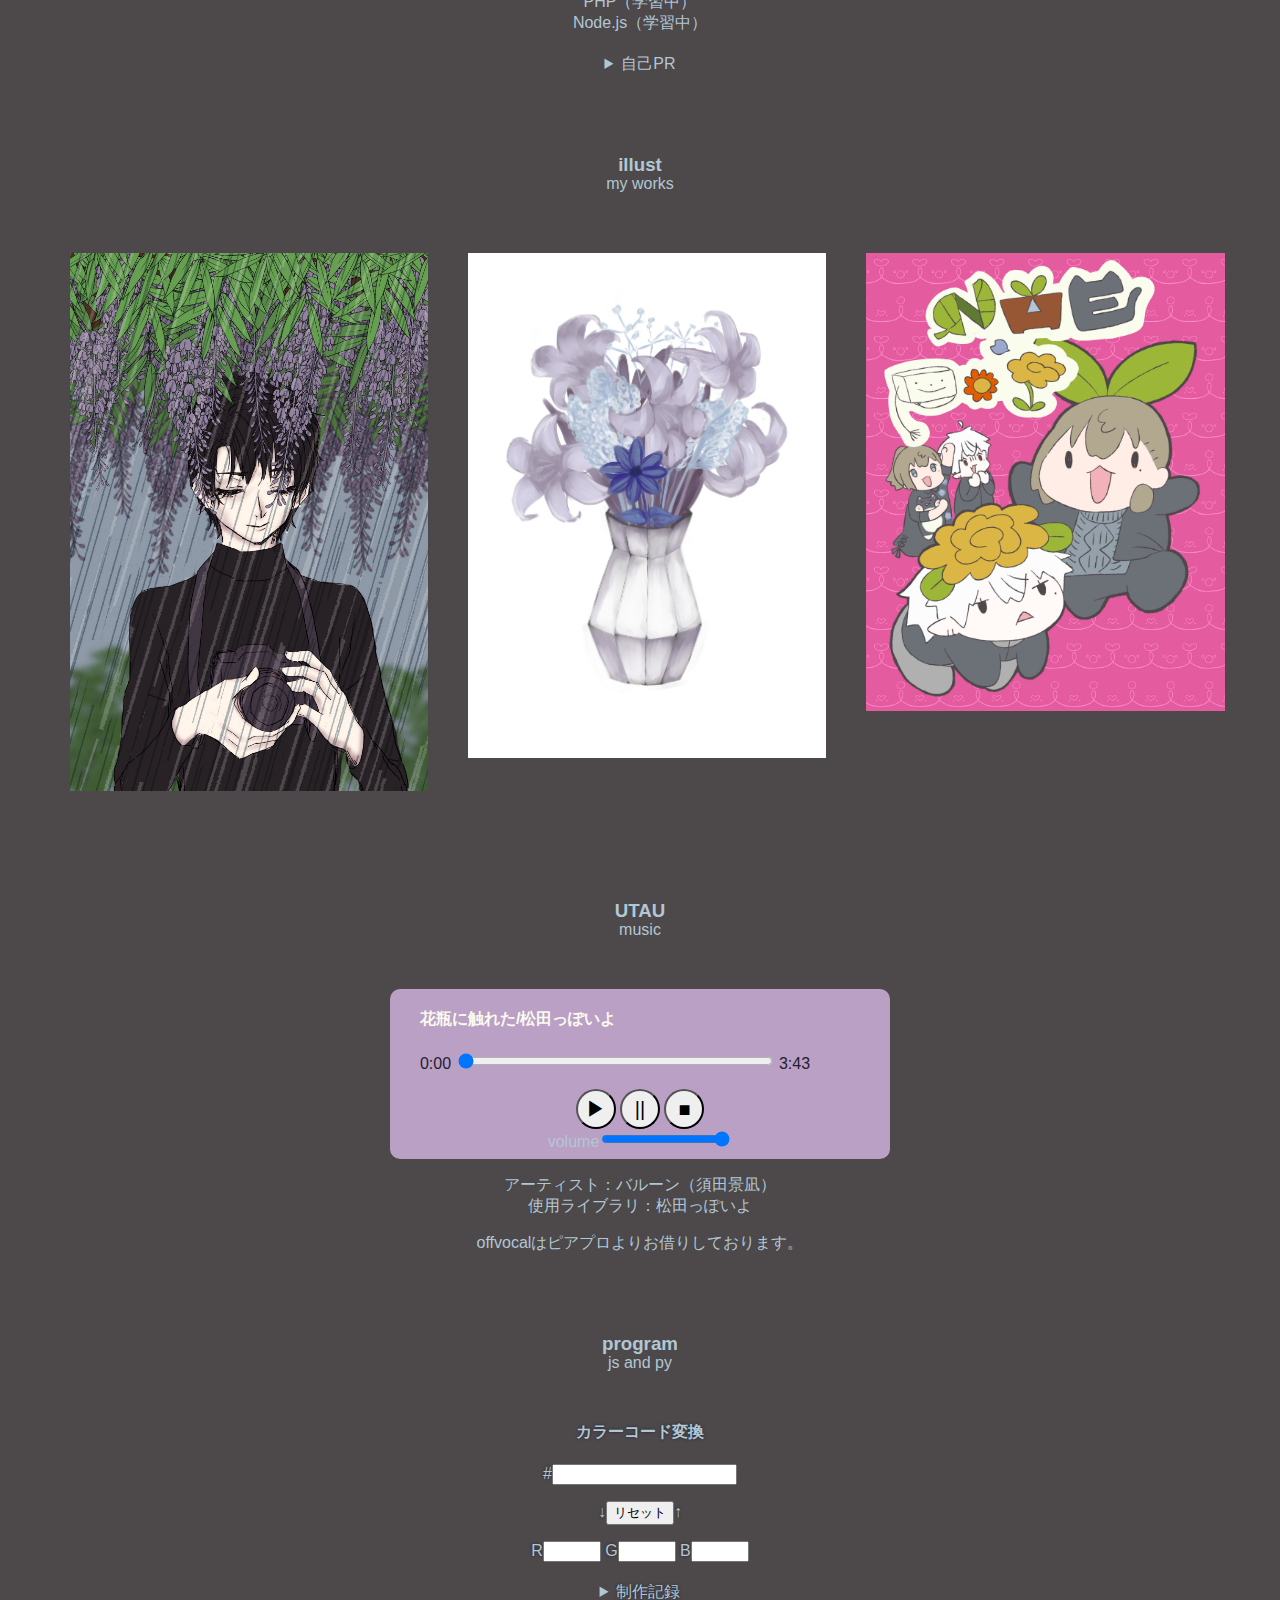
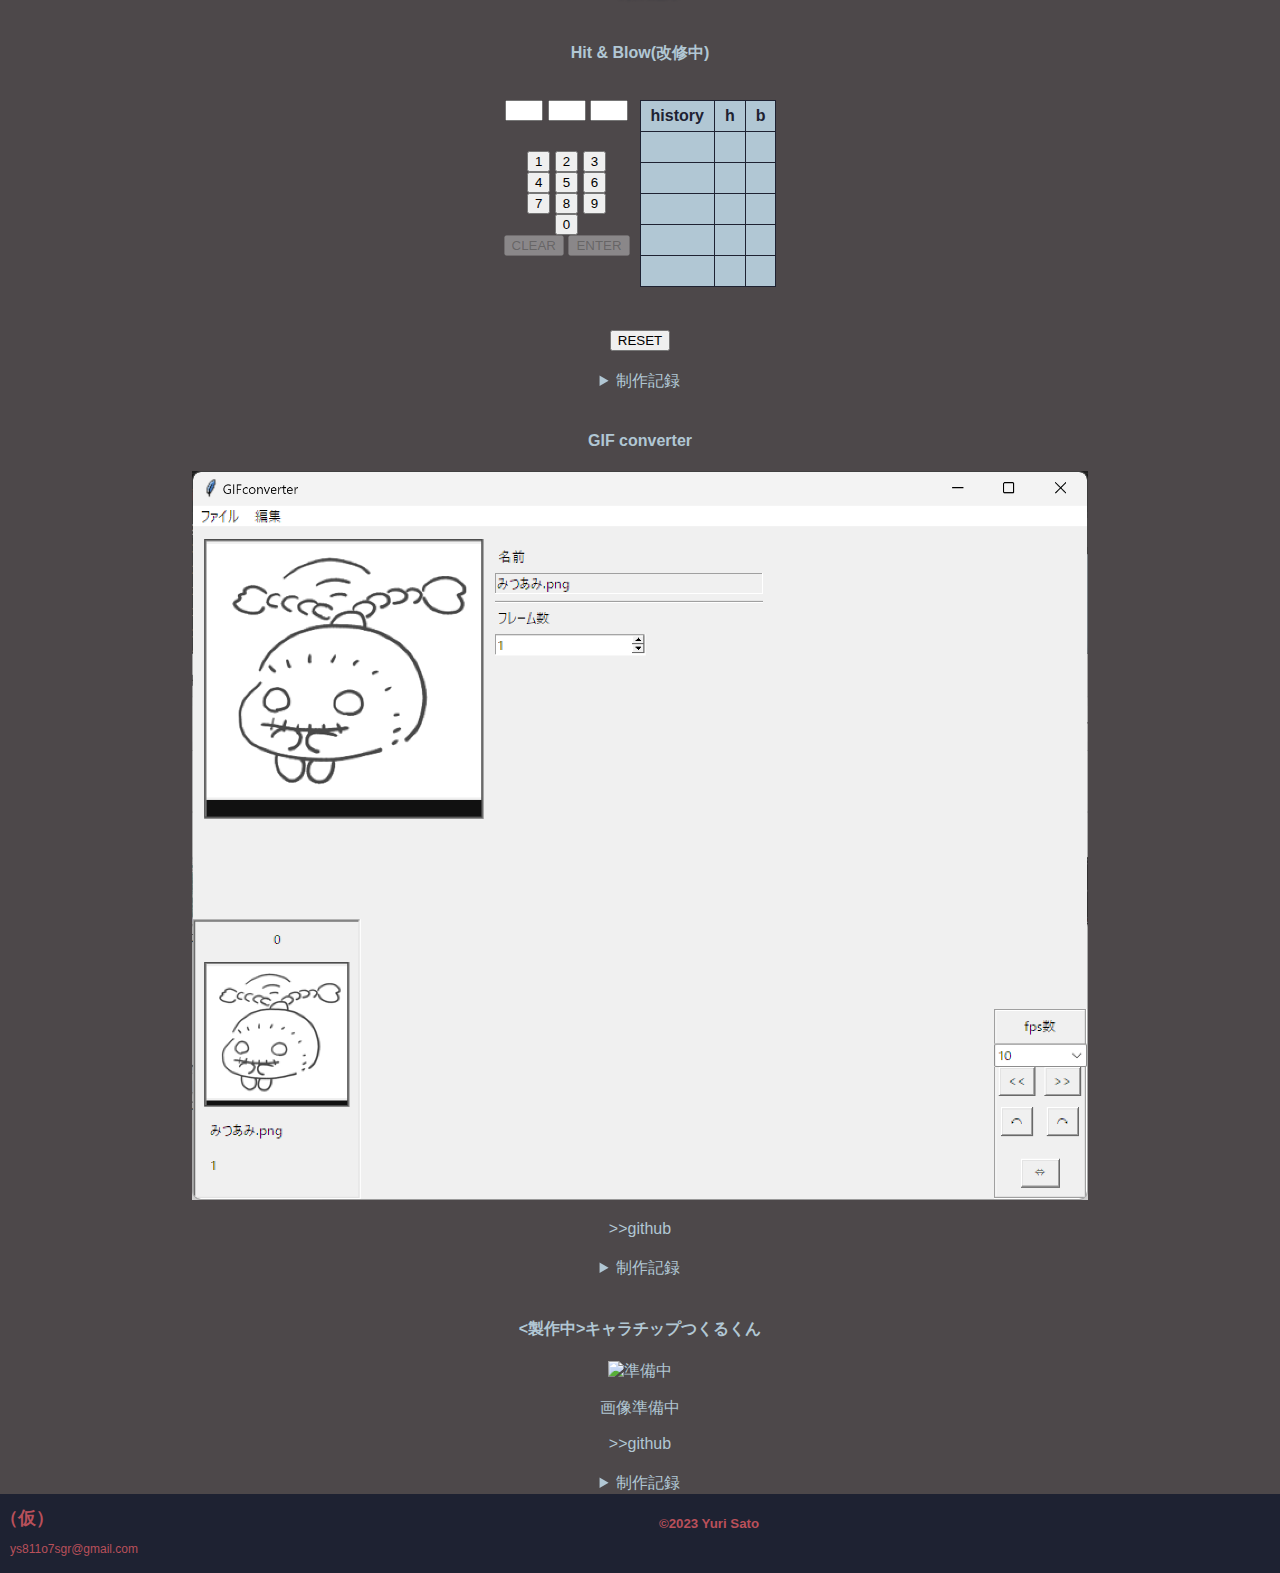
==== commit 1a18ae48: "HaB改修" ====
--- a/index.html
+++ b/index.html
@@ -53,7 +53,8 @@
         同年8月にうつによる休職ののち退職し、<br>
         現在は就労移行支援サービスを利用しながら<br>
         PCスキルを勉強しています。<br>
-        また、ITパスポートなどのIT関連資格の取得に向けた学習も並行して進めております。</p>
+        また、ITパスポートなどのIT関連資格の取得に向けた学習も<br>
+        並行して進めております。</p>
         <h4>主なスキル</h4>
         <ul class="kiero">
             <li>HTML/CSS</li>
@@ -167,7 +168,7 @@
                     </div>
                     <div class="cnt">
                         <button id="clear" type="button" onclick="clearanswer()">CLEAR</button>
-                        <button id="ent" type="button" onclick="judge(),clearanswer()">ENTER</button>
+                        <button id="ent" type="button" onclick="judge()">ENTER</button>
                     </div>
                 </div>
                 <div class="table">
@@ -182,7 +183,7 @@
                 </div>
             </div>  
             <p id="result"></p>
-            <button disabled="true" type="button" id="reset" onclick="resetall()">RESET</button>  
+            <button type="button" id="reset" onclick="resetall()">RESET</button>  
             <details>
                 <summary>制作記録</summary>
             <h5>2023.12 Javascript</h5>
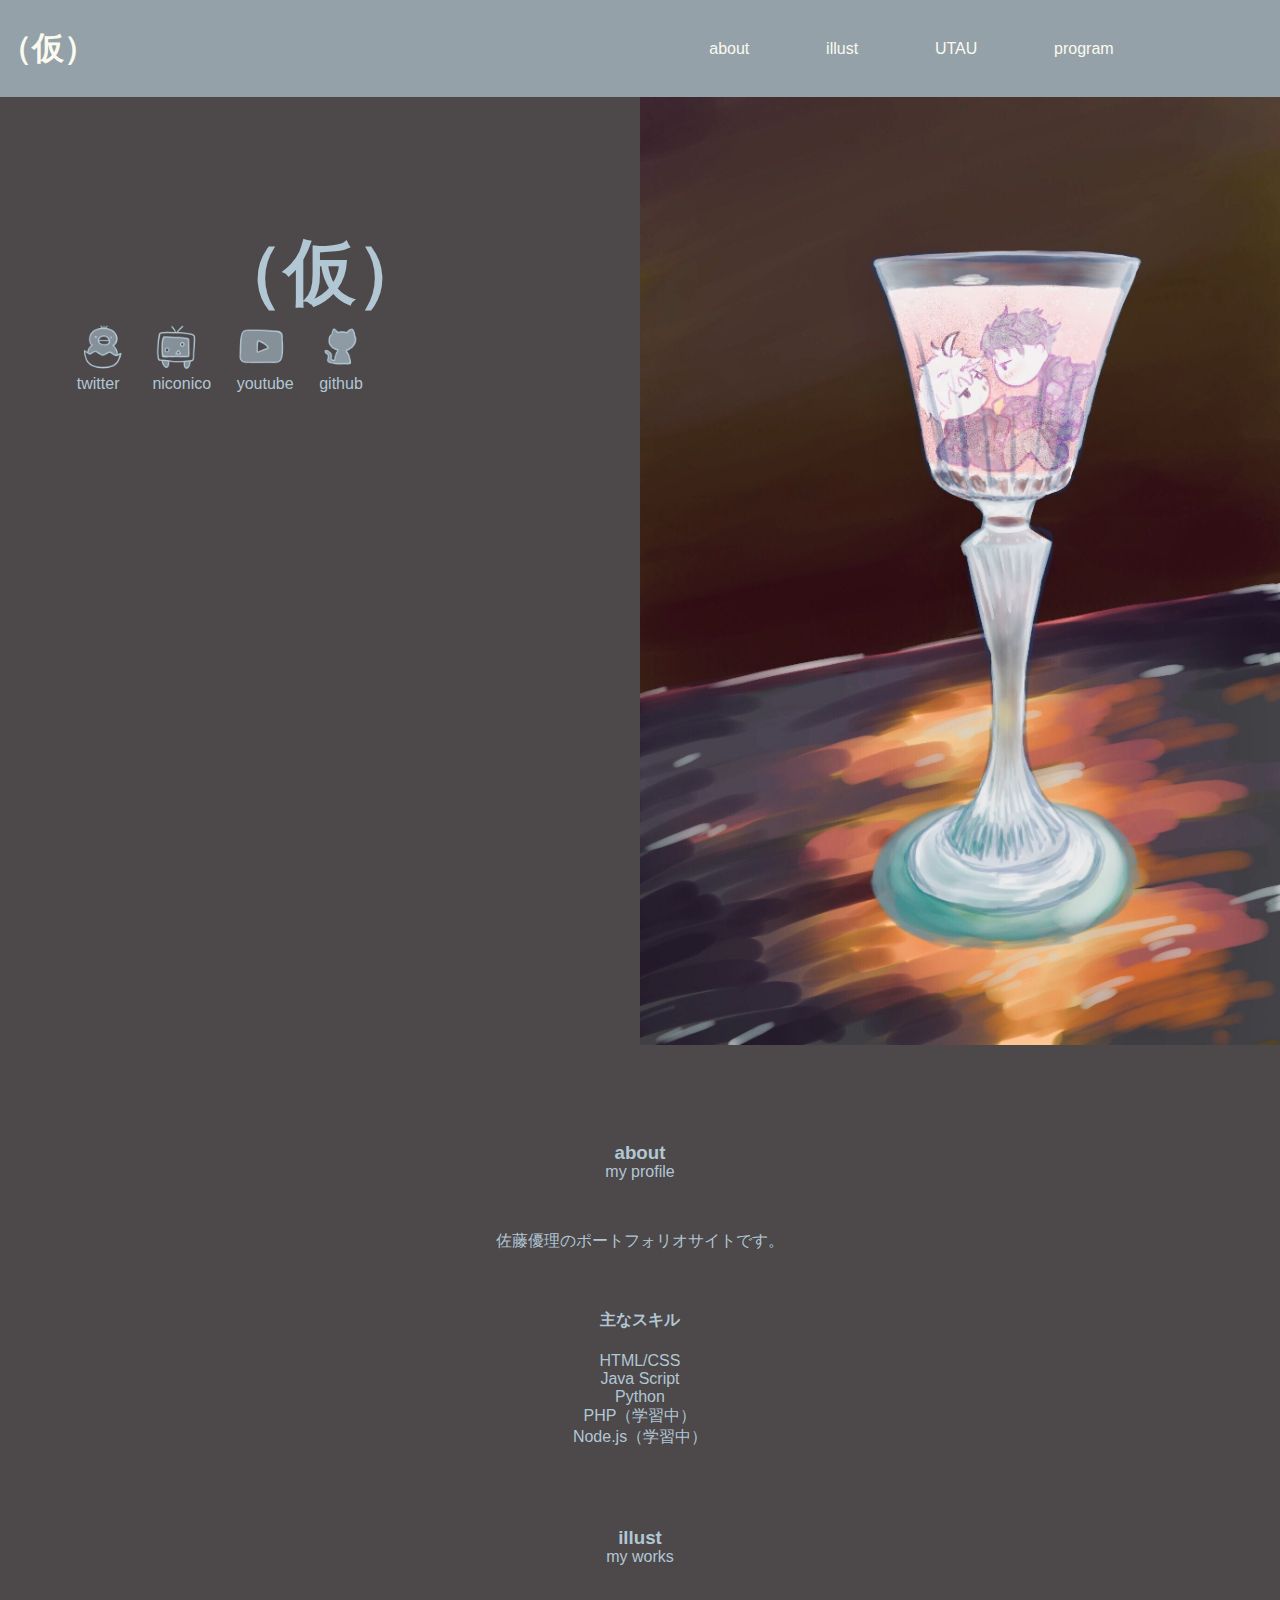
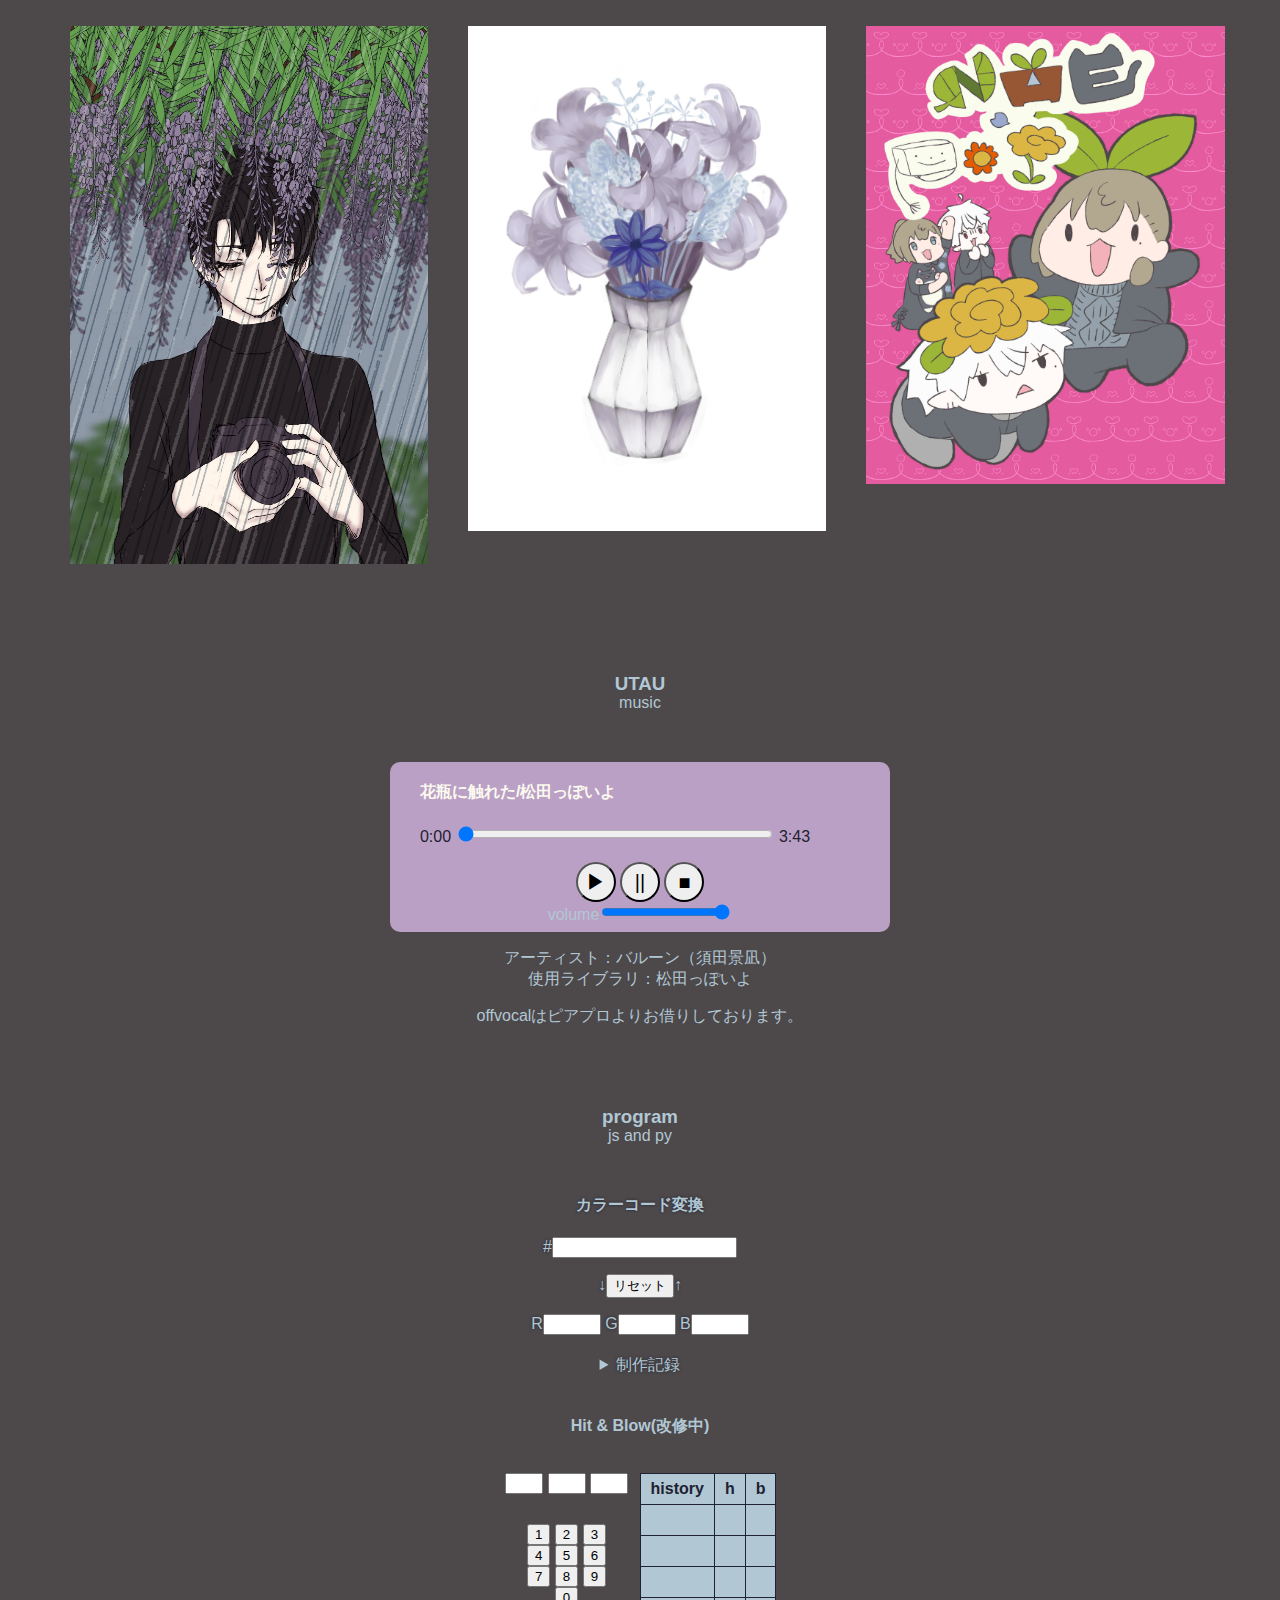
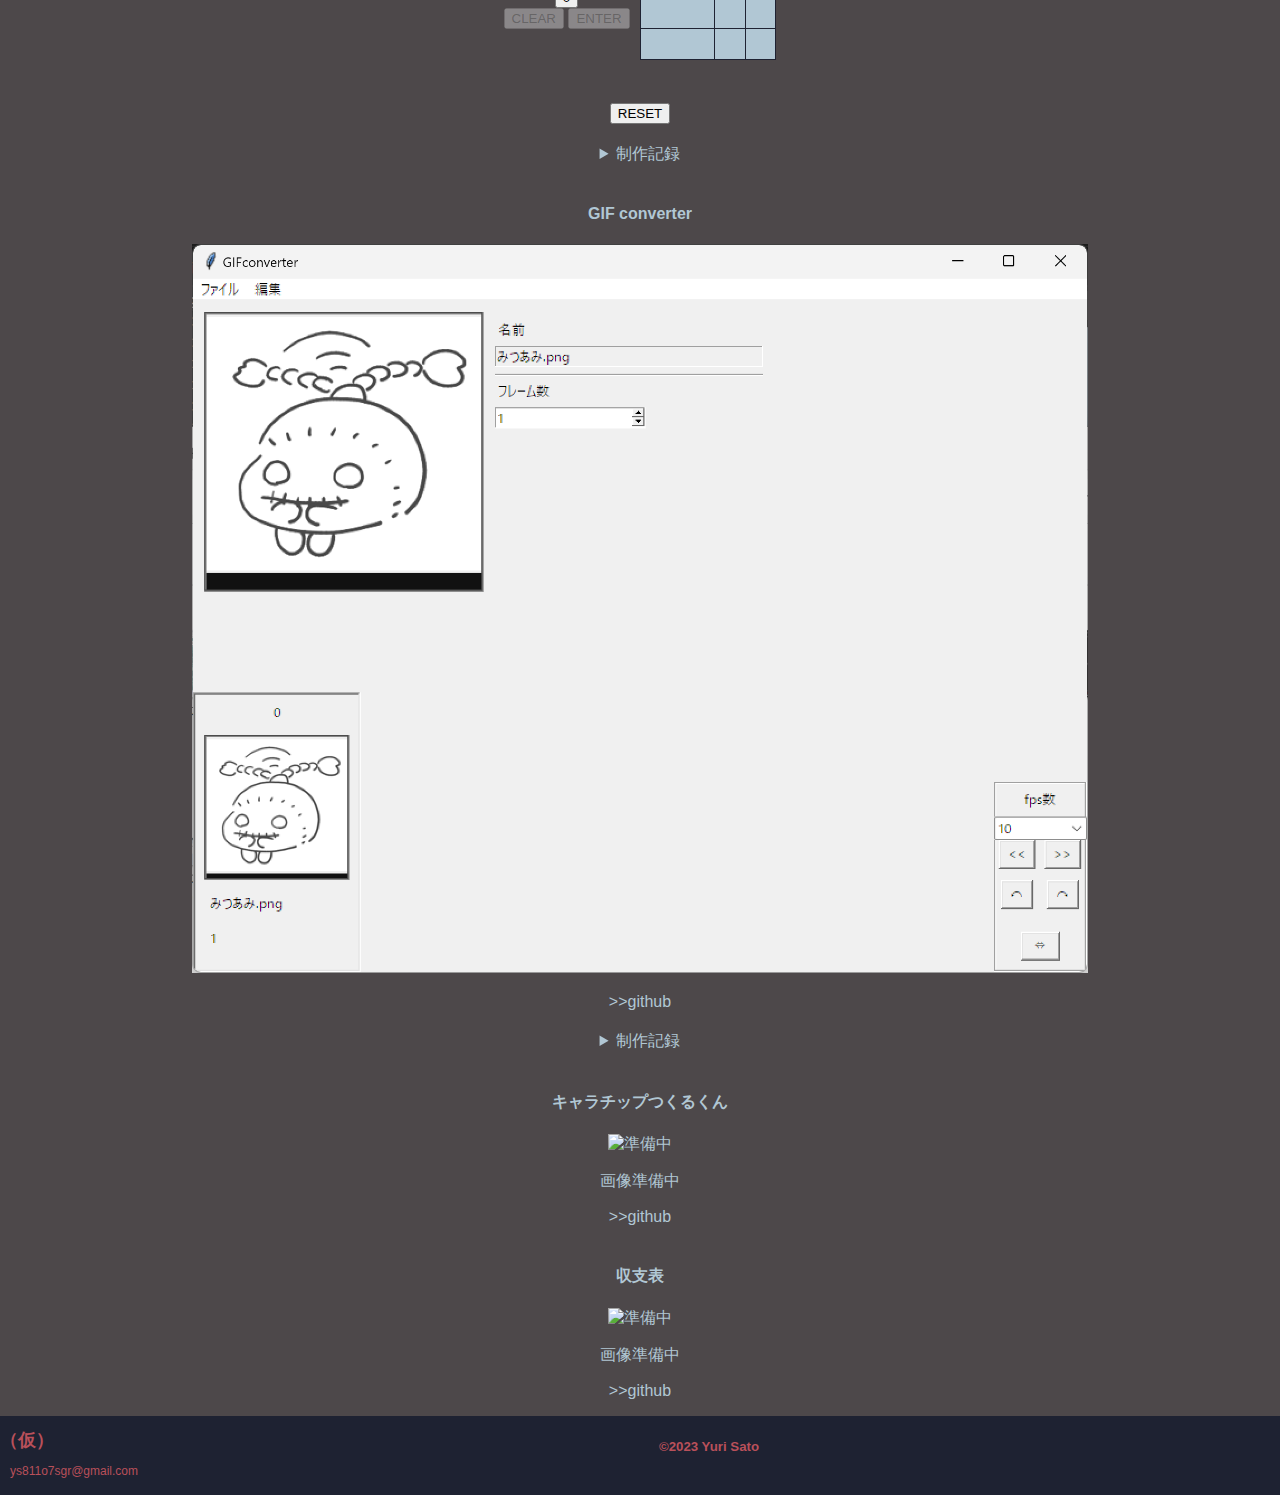
==== commit 71e23be8: "制作物更新" ====
--- a/index.html
+++ b/index.html
@@ -46,15 +46,9 @@
     <div class="about" id="about">
         <h3>about</h3>
         <p class="sub">my profile</p>
-        <p>佐藤優理のポートフォリオサイトです。<br><br>
-        2019年4月にイオン北海道(株)に入社。<br>
-        総菜売場担当として配属されます。<br><br>
-        2022年4月に主任として異動となりますが、<br>
-        同年8月にうつによる休職ののち退職し、<br>
-        現在は就労移行支援サービスを利用しながら<br>
-        PCスキルを勉強しています。<br>
-        また、ITパスポートなどのIT関連資格の取得に向けた学習も<br>
-        並行して進めております。</p>
+        <p>
+            佐藤優理のポートフォリオサイトです。<br><br>
+        </p>
         <h4>主なスキル</h4>
         <ul class="kiero">
             <li>HTML/CSS</li>
@@ -63,22 +57,6 @@
             <li>PHP（学習中）</li>
             <li>Node.js（学習中）</li>
         </ul>
-
-        <details>
-            <summary>自己PR</summary>
-                <div class="pr">
-                    <p>　うつ状態による休職、退職を機に就労移行支援事業所への通所を経験いたしました。現在はセルフケアについての理解を深め、健康状態を維持する方法を学んだため、業務に支障をきたしません。<br>
-                        <br>
-                        　通所中の訓練を通じて改めて自己分析を深めた結果、PCスキルを活かした職業に就きたいと考え、現在もプログラミングの勉強を続けています。なぜＰＣを使う仕事の中でも、事務などではなくプログラマを目指すのかについては、プログラマとして働くうえで自身が他者よりも適していると思う点が三つあるためです。一つ目は間違いを恐れないこと、二つ目は新たな知識を進んで取り入れること、三つ目はコミュニケーション能力というところです。<br>
-                        <br>
-                        　一つ目の間違いを恐れないことというのは、プログラミングをするうえで最初から完璧なコードを書くことにこだわらず、間違いを修正しながらコーディングをするという点で適していると考えます。<br>
-                        　二つ目の新たな知識を進んで取り入れることというのは、技術の更新が激しいIT業界では必須の適性であると考えています。具体的には、前職では販促担当から教わった技術で、社用PCという限られた環境でExcelを使用した商品PR画像作成をしたり、業務効率改善のため独学でVBAを学び、事業部単位の売上実績から自店の実績をフィルターして、ABC分析に基づいた色分けをするマクロを作成したりしました。<br>
-                        　三つ目のコミュニケーション能力では、相手の目を見てはきはきと喋ることを心がけています。さらに、就労移行支援事業所の訓練で傾聴やアサーティブコミュニケーションなどを学び、業務内外の円滑な意思疎通に役立てていきたいと思っております。<br>
-                        <br>
-                        　初めての転職で、経験が足りないところも多々ございますが、何卒よろしくお願い申し上げます。
-                        </p>
-                </div>
-        </details>
     
     </div>
 
@@ -206,43 +184,17 @@
                 制作中拘った点は、FPS数をプルダウンで選択できるようにした点です。<br>
             </p>
         </details>
-        </div>
-                    <h4><製作中>キャラチップつくるくん</h4>
+        <div>
+            <h4>キャラチップつくるくん</h4>
+            <img src="" alt="準備中" class="">
+            <p>画像準備中</p>
+            <p><a href="https://github.com/sgr-sato-yuri/charachip">>>github</a></p>
+        </div>
+        <div>
+            <h4>収支表</h4>
             <img src="" alt="準備中" class="">
             <p>画像準備中</p>
             <p><a href="https://github.com/sgr-sato-yuri/charaChip-tsukuru-kun">>>github</a></p>
-            <details>
-                <summary>制作記録</summary>
-            <h5>2024.1-4 PHP → Node.js/Electron → Node.js/Gluon</h5>
-            <p class="rec">趣味の友人との会話の中で、交流イベント用に使うキャラチップ（キャラクターの歩行グラフィックに使用する画像）の製作を助けるソフトウェアを作りたいと思い、鋭意製作中です。<br>
-                UIをHTML/CSSで制作したかったため、当初Python/Eelで作ろうと試みましたが、inputに入れた画像の表示がうまくいかずやめました。当時PHPを学習中だったので、理解を深める意図もありPHPでの制作に切り替えました。ですが一通り完成してから、Github pagesではPHPが動かないこと、デスクトップアプリとして配布用にコンパイルするにも日本語の情報が少ないことを知り、一旦お蔵入りとなりました。<br>
-                HTMLで制作したUIに愛着があったため、このまま使えないか考えていたところ、HTMLと相性の良いNode.jsに行きつきました。ですが、学習が浅く、最初にデスクトップアプリ制作を検索して出てきたElectronで作り直してしまい、ビルド後のあまりのファイルサイズにおののき、現在他のNode.jsフレームワークでの書き換えを検討しています。<br>
-                <br>
-                （240405追記）GluonというElectronライクなNode.jsフレームワークを発見し、制作を続けておりましたが、この度一端の完成を迎えました！<br>
-                ですが、ビルドにGlugunという同作者の制作物が用意されていながら、日本語・英語共に資料が少なく、真の完成版に至れておりません。<br>
-                製作中に主につまづいた点は①UIの画像が表示されない②promiseが期待通りに動かない③読み込んだ画像のフルパスが取得できない④sharpとipc通信周りでの画像の扱い方　の4点です。<br>
-                <br>
-                ＜①UIの画像が表示されない＞<br>
-                Electronでは、作業ディレクトリ内に配置したimgフォルダ内の画像をそのまま表示できていましたが、Gluonに移行した時点でできなくなりました。<br>
-                学習が浅く不甲斐ないのですが、検索した結果、画像ファイルはローカルではなくサーバにアップロードする必要があると知りました（おそらくEelで画像が表示できなかったのも同様の理由と思います）。<br>
-                ですが、デスクトップアプリとしての作成を目指していたため、サーバから画像を取得する形式は望ましくありませんでした。結果として、メインプロセスで読み込んだ画像フォルダのファイルをレンダラーファイルに渡し、Javascript側からDOM要素を操作する形で画像表示を行っています。<br>
-                <br>
-                ＜②promiseが期待通りに動かない＞<br>
-                これも学習が浅く不甲斐ないです。かなりつまづいた箇所ですが、MDNのテキストを参照しながら改修を進めていきました。<br>
-                当初はメインプロセスの６つの関数を直列につないで実行していましたが、おそらく外側と内側のプロミスがうまくかみ合わず、処理を待たずに次の処理に移ってしまっていました。<br>
-                使用する６つの関数を整理しなおした結果、並列につないだ方が記述が見やすいことに気づき、つなぎ方を変更しました。<br>
-                <br>
-                ＜③読み込んだ画像のフルパスが取得できない＞<br>
-                これは①同様にElectronから作り直すにあたって直面した壁です。Electronで作成時は、読み込んだ画像はinputに収納していたものの、実際の処理としては画像のフルパスを取得（Electronではできるんです）し、保存ボタンを押したときにそのパスの情報をメインプロセスに渡す方法を取っていました（これは私がform送信の理屈をよくわかっていないせいでもあるのですが……）。<br>
-                Gluon用に書き直した際には最終的に、レンダラーでinputのファイルを読み取り、バイナリデータに変換してメインプロセスに渡す方法で画像やり取りしています。<br>
-                <br>
-                ＜④sharpとipc通信周りでの画像の扱い方＞<br>
-                ②と同様にかなりつまづいた箇所ですが、こちらは確固たるテキストが無いため、実際に処理を実行しながら手探りで解決方法を探していきました。<br>
-                ③の通りformをそのまま送信する方法の理解が足りていないため、ひとまずGluonに実装されているipc通信で画像を送信しようと試みました。一歩間違うとすぐにobjectの中身がカラになってしまうため大変やっかいな問題でした。<br>
-                sharpは画像のバッファの入力が可能なため、バイナリで送信した画像データをバッファに変換する工程を挟み、メイン側の画像処理を解決しました。<br>
-                画像を作成後は一時作業用ディレクトリに作成したnewcharachip.pngという名前のファイルをバイナリ形式に変換してipc通信を通してレンダラープロセスに渡し、①の画像表示同様に画像ファイルに変換しなおし、非表示のダウンロードリンクに設定をして、保存処理を行います。<br>
-            </p>
-        </details>
         </div>
     </div>
 </div>
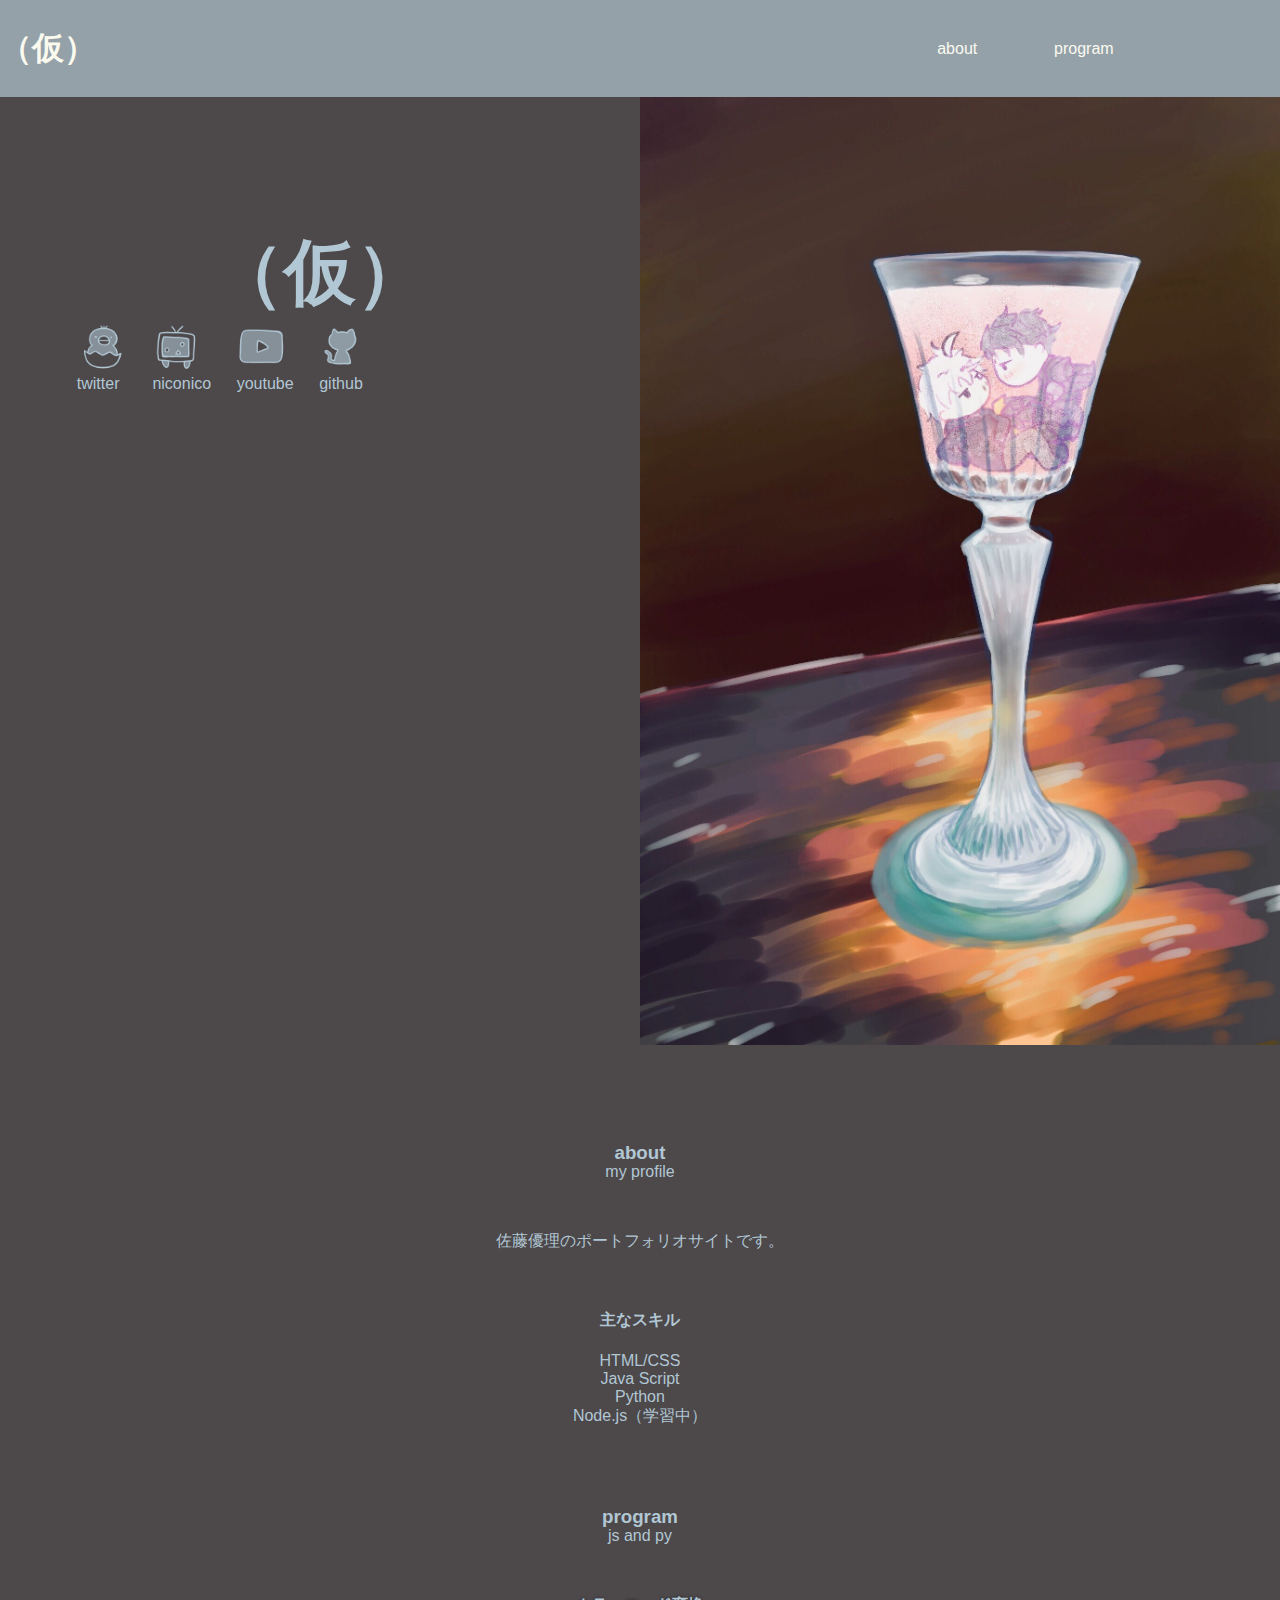
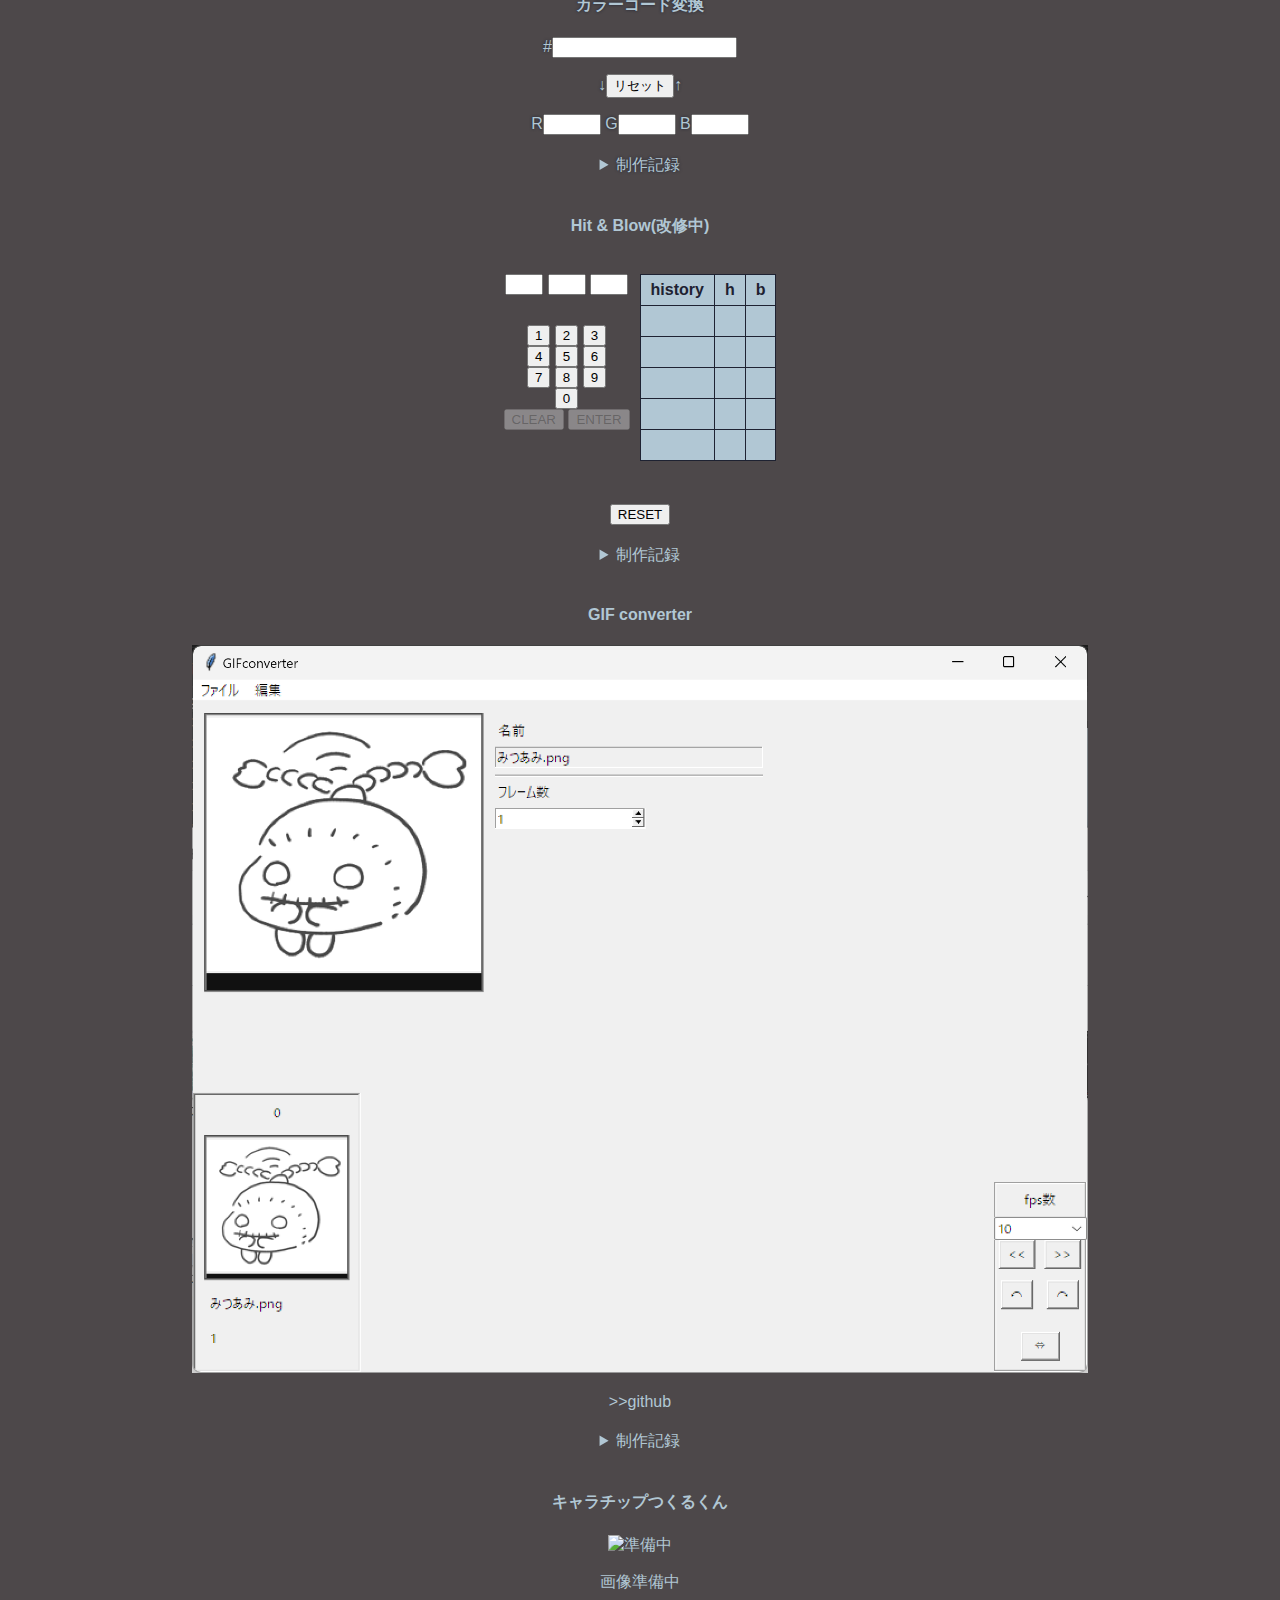
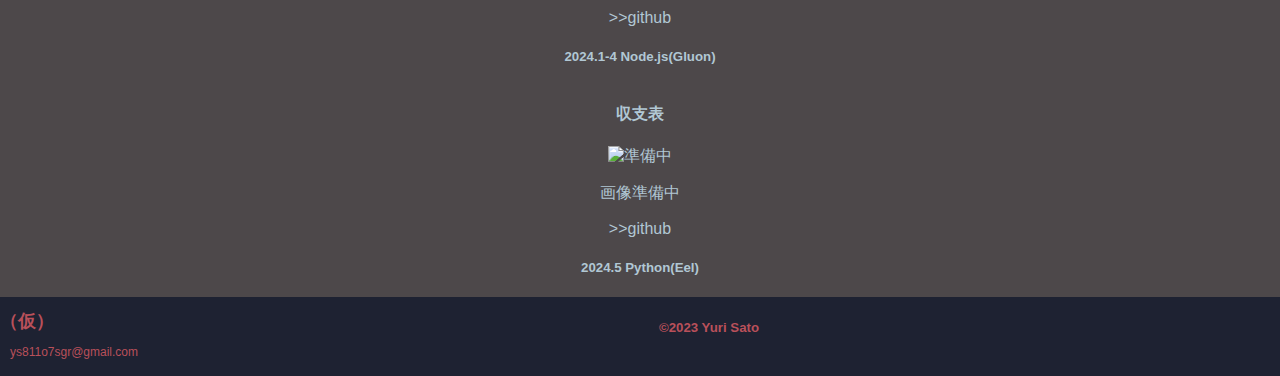
==== commit e1503b05: "Update index.html" ====
--- a/index.html
+++ b/index.html
@@ -13,8 +13,8 @@
         <div class="header-list">
             <ul>
                 <li><a id="#about" class="jump">about</a></li>
-                <li><a id="#illust" class="jump">illust</a></li>
-                <li><a id="#UTAU" class="jump">UTAU</a></li>
+<!--                <li><a id="#illust" class="jump">illust</a></li>
+                <li><a id="#UTAU" class="jump">UTAU</a></li>-->
                 <li><a id="#program" class="jump">program</a></li>
             </ul>
         </div>
@@ -54,13 +54,12 @@
             <li>HTML/CSS</li>
             <li>Java Script</li>
             <li>Python</li>
-            <li>PHP（学習中）</li>
             <li>Node.js（学習中）</li>
         </ul>
     
     </div>
 
-    <div class="illust" id="illust">
+<!--    <div class="illust" id="illust">
         <h3>illust</h3>
         <p class="sub">my works</p>
         <div class="bg">
@@ -100,7 +99,7 @@
         <p>アーティスト：バルーン（須田景凪）<br>
             使用ライブラリ：松田っぽいよ</p>
         <p>offvocalはピアプロよりお借りしております。</p>
-    </div>
+    </div>-->
 
     <div class="program" id="program">
         <h3>program</h3>
@@ -177,10 +176,10 @@
             <img src="pic/GIFconverter.png" alt="GIFconverter" class="gifpic">
             <p><a href="https://github.com/sgr-sato-yuri/GIF-converter">>>github</a></p>
             <details>
+                <h5>2024.1 Python(Tkinter)</h5>
                 <summary>制作記録</summary>
-            <h5>2024.1 Python(Tkinter)</h5>
             <p class="rec">趣味のイラストに関連させて、パラパラ漫画のようにGIF画像を作れるGUIアプリを制作しました。<br>
-                Tkinterを使用する前には、Hit＆BlowのPython版をeelで作成したこともあり、eelでの制作を考えていましたが、ドラッグアンドドロップ機能（未実装）のテスト時に不便があり、Tkinterに変更しました。<br>
+                Tkinterを使用する前には、Hit＆BlowのPython版をeelで作成したこともあり、eelでの制作を考えていましたが、ドラッグアンドドロップ機能のテスト時に不便があり、Tkinterに変更しました。<br>
                 制作中拘った点は、FPS数をプルダウンで選択できるようにした点です。<br>
             </p>
         </details>
@@ -189,12 +188,14 @@
             <img src="" alt="準備中" class="">
             <p>画像準備中</p>
             <p><a href="https://github.com/sgr-sato-yuri/charachip">>>github</a></p>
+            <h5>2024.1-4 Node.js(Gluon)</h5>
         </div>
         <div>
             <h4>収支表</h4>
             <img src="" alt="準備中" class="">
             <p>画像準備中</p>
-            <p><a href="https://github.com/sgr-sato-yuri/charaChip-tsukuru-kun">>>github</a></p>
+            <p><a href="https://github.com/sgr-sato-yuri/shushi-hyo">>>github</a></p>
+            <h5>2024.5 Python(Eel)</h5>
         </div>
     </div>
 </div>
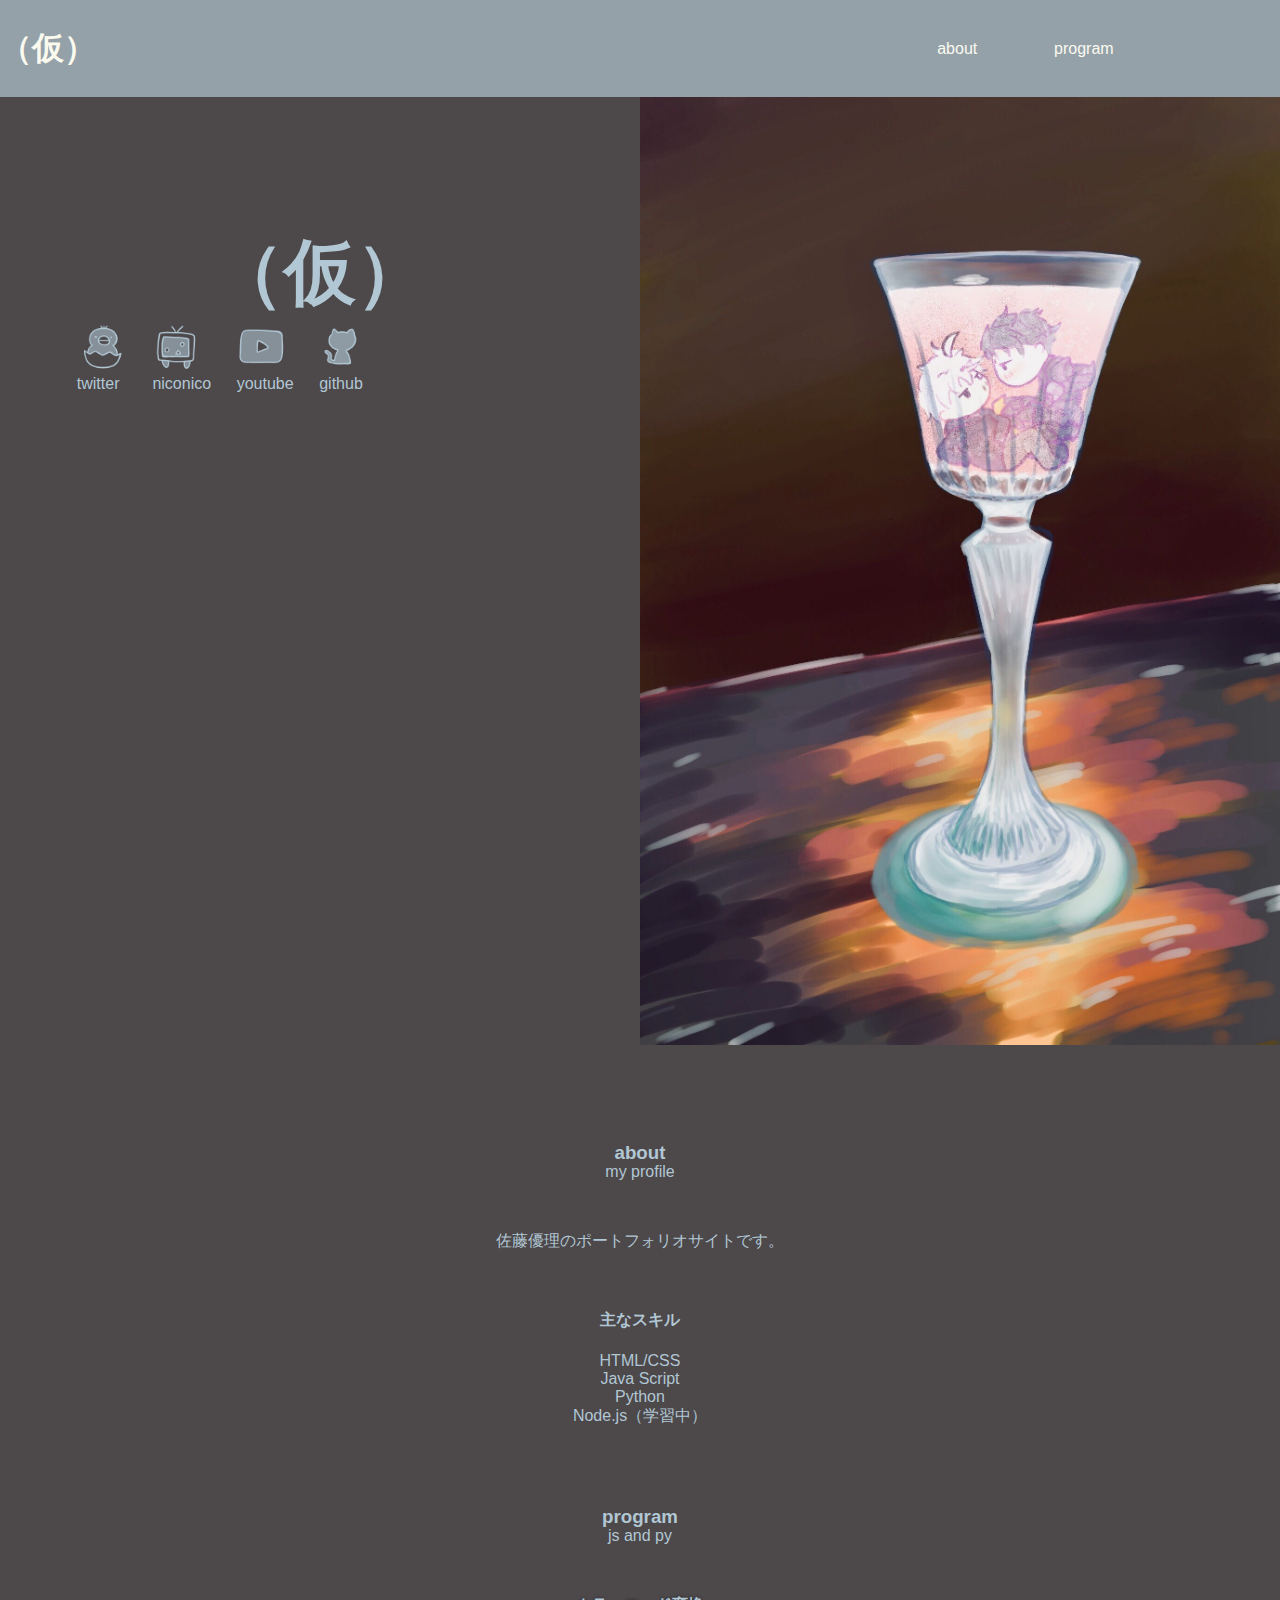
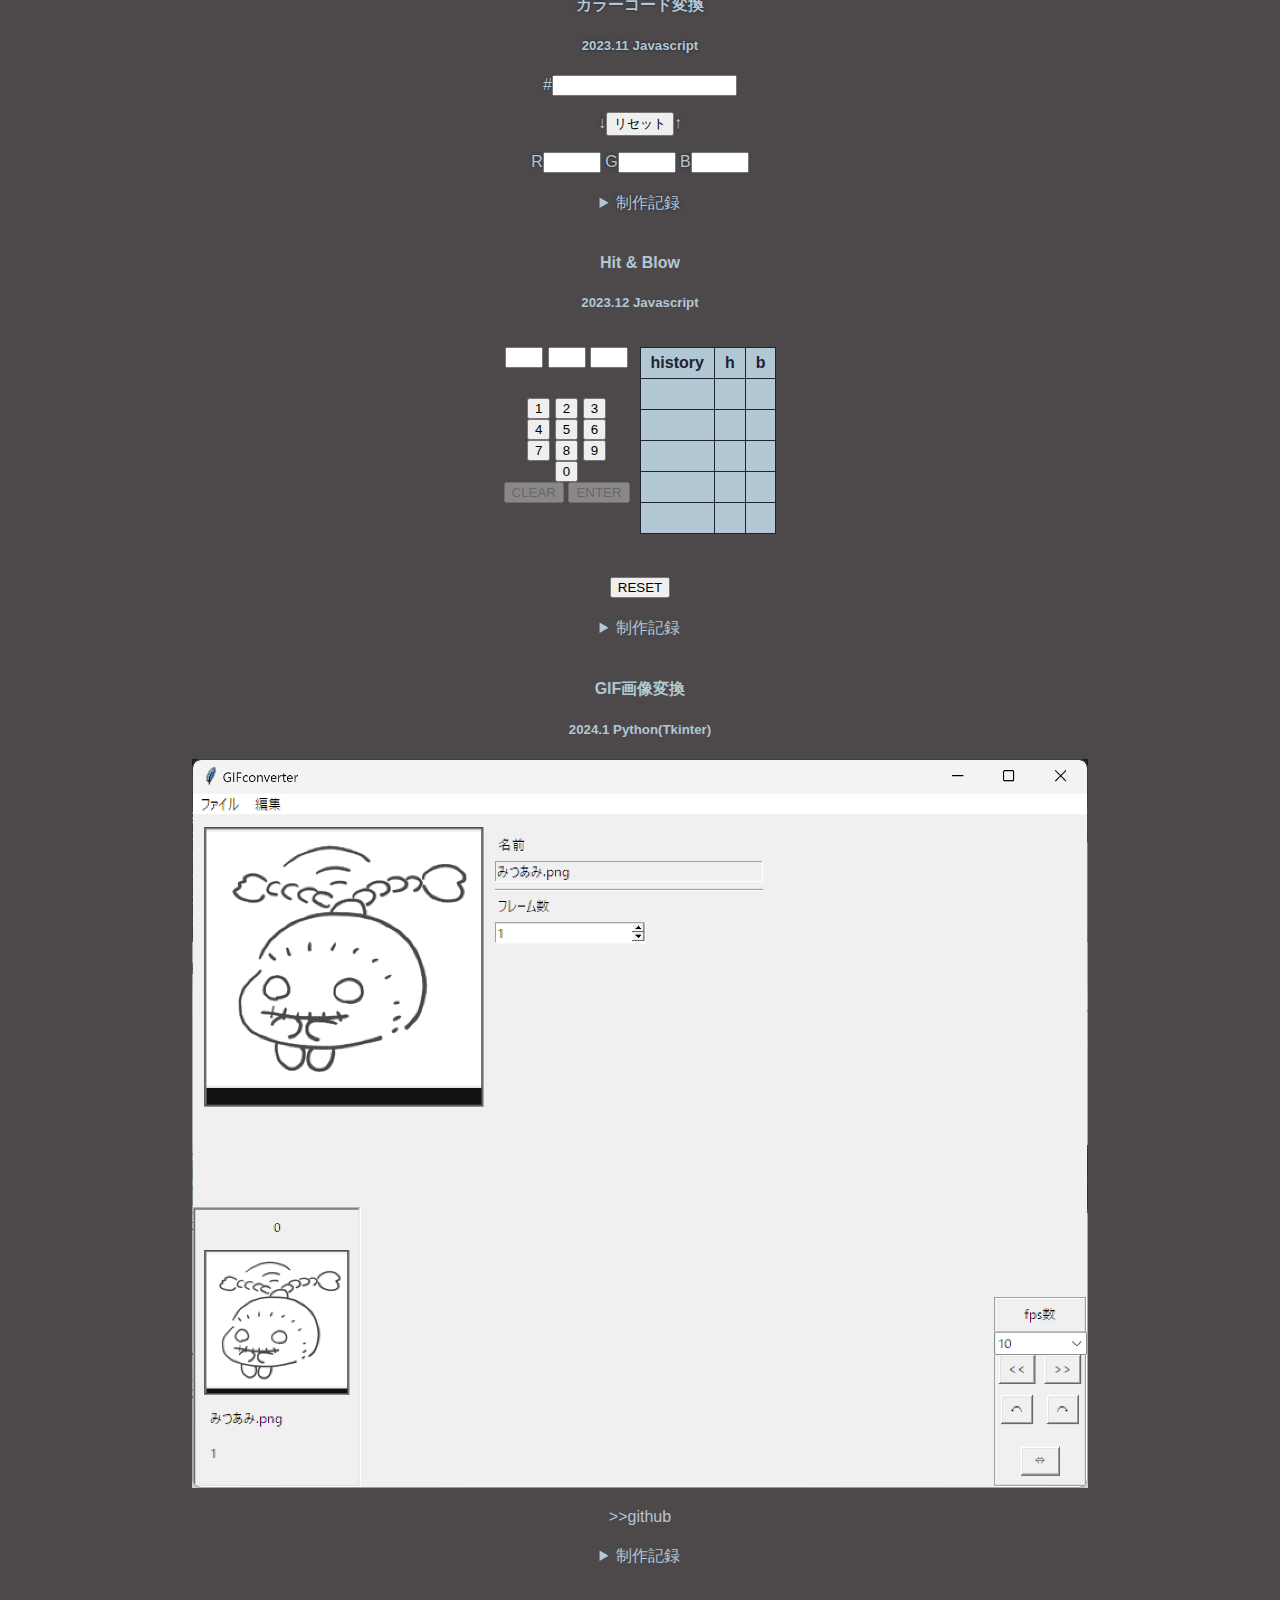
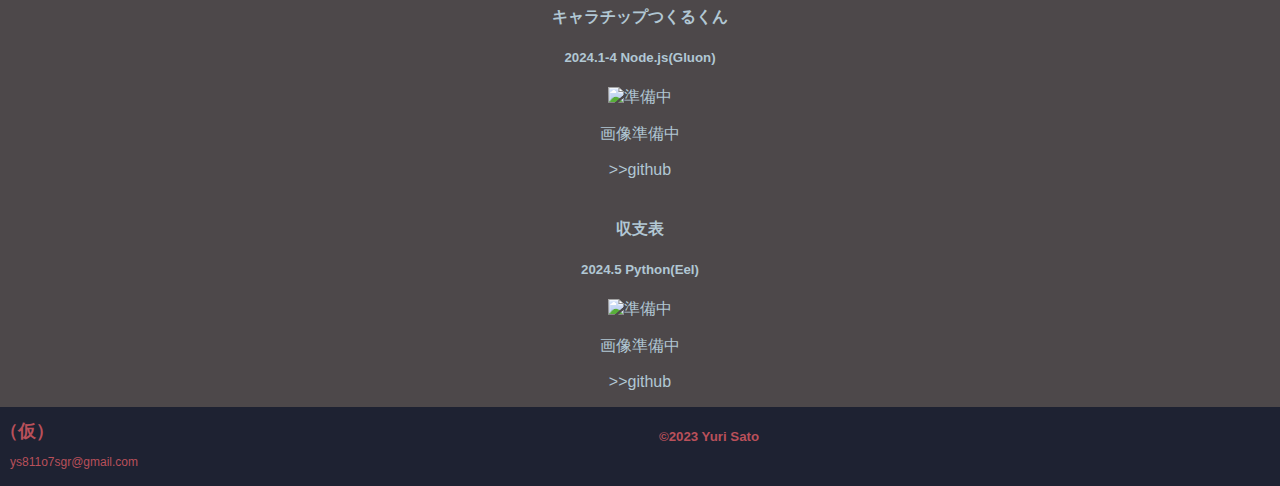
==== commit 0ed2db1e: "Update index.html" ====
--- a/index.html
+++ b/index.html
@@ -106,6 +106,7 @@
         <p class="sub">js and py</p>
         
         <form name="colorcode"><h4 id="test">カラーコード変換</h4>
+            <h5>2023.11 Javascript</h5>
             <p>#<input type="text" id="code" oninput="cc()"></p>
             <p>↓<input type="button" value="リセット" id="testbtn">↑</p>
             <p>R<input type="number" id="red" min="0" max="255" oninput="convrgb()">
@@ -114,7 +115,6 @@
             </p>
             <details>
                 <summary>制作記録</summary>
-                <h5>2023.11 Javascript</h5>
                 <p class="rec">Javascriptを使用して初めての制作物です。<br>
                     ProgateのJavascript初級編を修了し、力試しとしてなにを製作しようか考えたとき、一番に思い浮かんだものがカラーコードの変換器でした。<br>
                     拘った部分は、入力を開始した時点で残りの数値を補完し、背景色を即時に変更する点です。<br>
@@ -123,7 +123,8 @@
             </details>
         </form>
     
-        <form name="hitandblow"><h4 id="hab">Hit & Blow(改修中)</h4>
+        <form name="hitandblow"><h4 id="hab">Hit & Blow</h4>
+            <h5>2023.12 Javascript</h5>
             <div class="frame">
                 <div class="left">
                     <div class="answer">
@@ -163,7 +164,6 @@
             <button type="button" id="reset" onclick="resetall()">RESET</button>  
             <details>
                 <summary>制作記録</summary>
-            <h5>2023.12 Javascript</h5>
             <p class="rec">通所する就労移行支援事業所のプログラミング課題を製作し終わり、次に簡単なゲームを作りたいと思い制作しました。<br>
                 Hit＆Blowという題材を選んだ理由は、数字を使ったゲームの中でもかつて自分が携帯アプリで遊んでいたことがあり、親しみがあったからです。<br>
                 制作中拘った点は、一度しか押せないことを表すためにOpacity0.5でグレーアウトを表現した点です。<br>
@@ -172,11 +172,11 @@
         </details>
         </form>
         <div class="gif">
-            <h4>GIF converter</h4>
+            <h4>GIF画像変換</h4>
+            <h5>2024.1 Python(Tkinter)</h5>
             <img src="pic/GIFconverter.png" alt="GIFconverter" class="gifpic">
             <p><a href="https://github.com/sgr-sato-yuri/GIF-converter">>>github</a></p>
             <details>
-                <h5>2024.1 Python(Tkinter)</h5>
                 <summary>制作記録</summary>
             <p class="rec">趣味のイラストに関連させて、パラパラ漫画のようにGIF画像を作れるGUIアプリを制作しました。<br>
                 Tkinterを使用する前には、Hit＆BlowのPython版をeelで作成したこともあり、eelでの制作を考えていましたが、ドラッグアンドドロップ機能のテスト時に不便があり、Tkinterに変更しました。<br>
@@ -185,17 +185,17 @@
         </details>
         <div>
             <h4>キャラチップつくるくん</h4>
+            <h5>2024.1-4 Node.js(Gluon)</h5>
             <img src="" alt="準備中" class="">
             <p>画像準備中</p>
             <p><a href="https://github.com/sgr-sato-yuri/charachip">>>github</a></p>
-            <h5>2024.1-4 Node.js(Gluon)</h5>
         </div>
         <div>
             <h4>収支表</h4>
+            <h5>2024.5 Python(Eel)</h5>
             <img src="" alt="準備中" class="">
             <p>画像準備中</p>
             <p><a href="https://github.com/sgr-sato-yuri/shushi-hyo">>>github</a></p>
-            <h5>2024.5 Python(Eel)</h5>
         </div>
     </div>
 </div>
